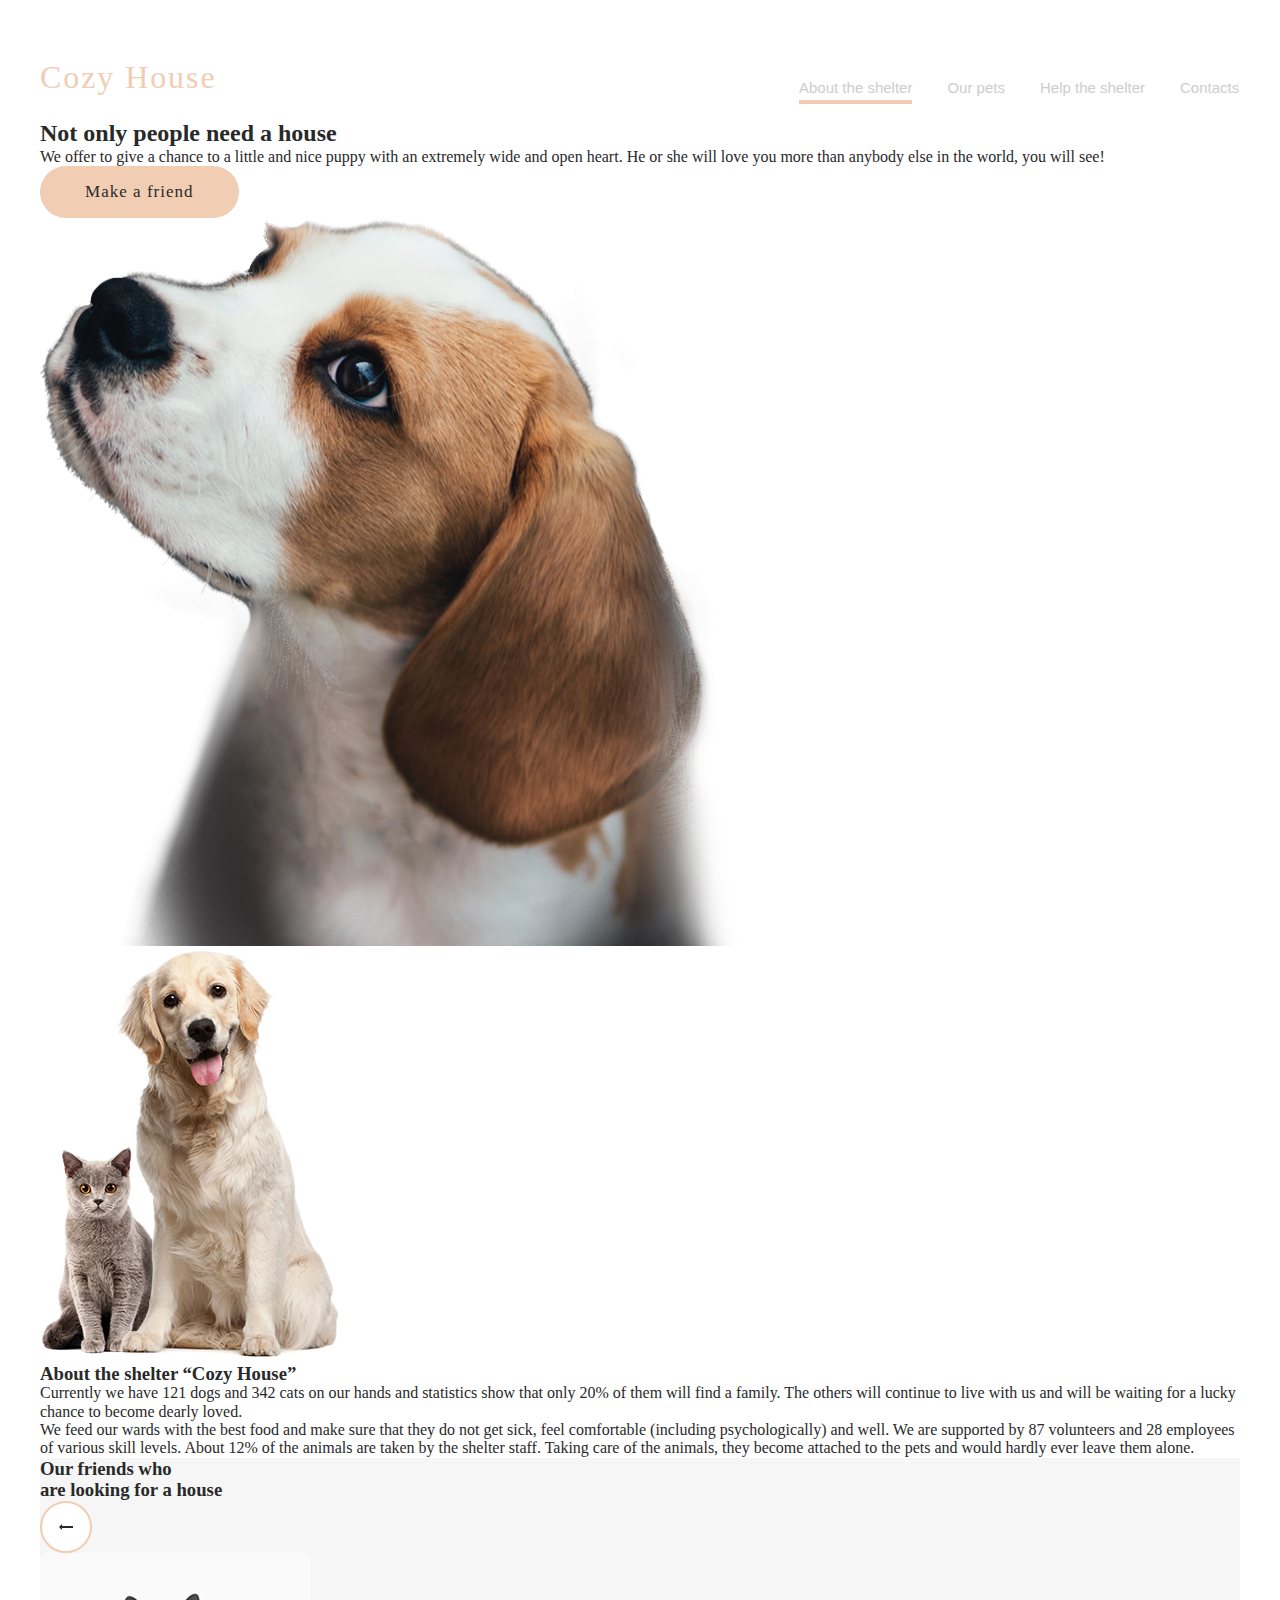
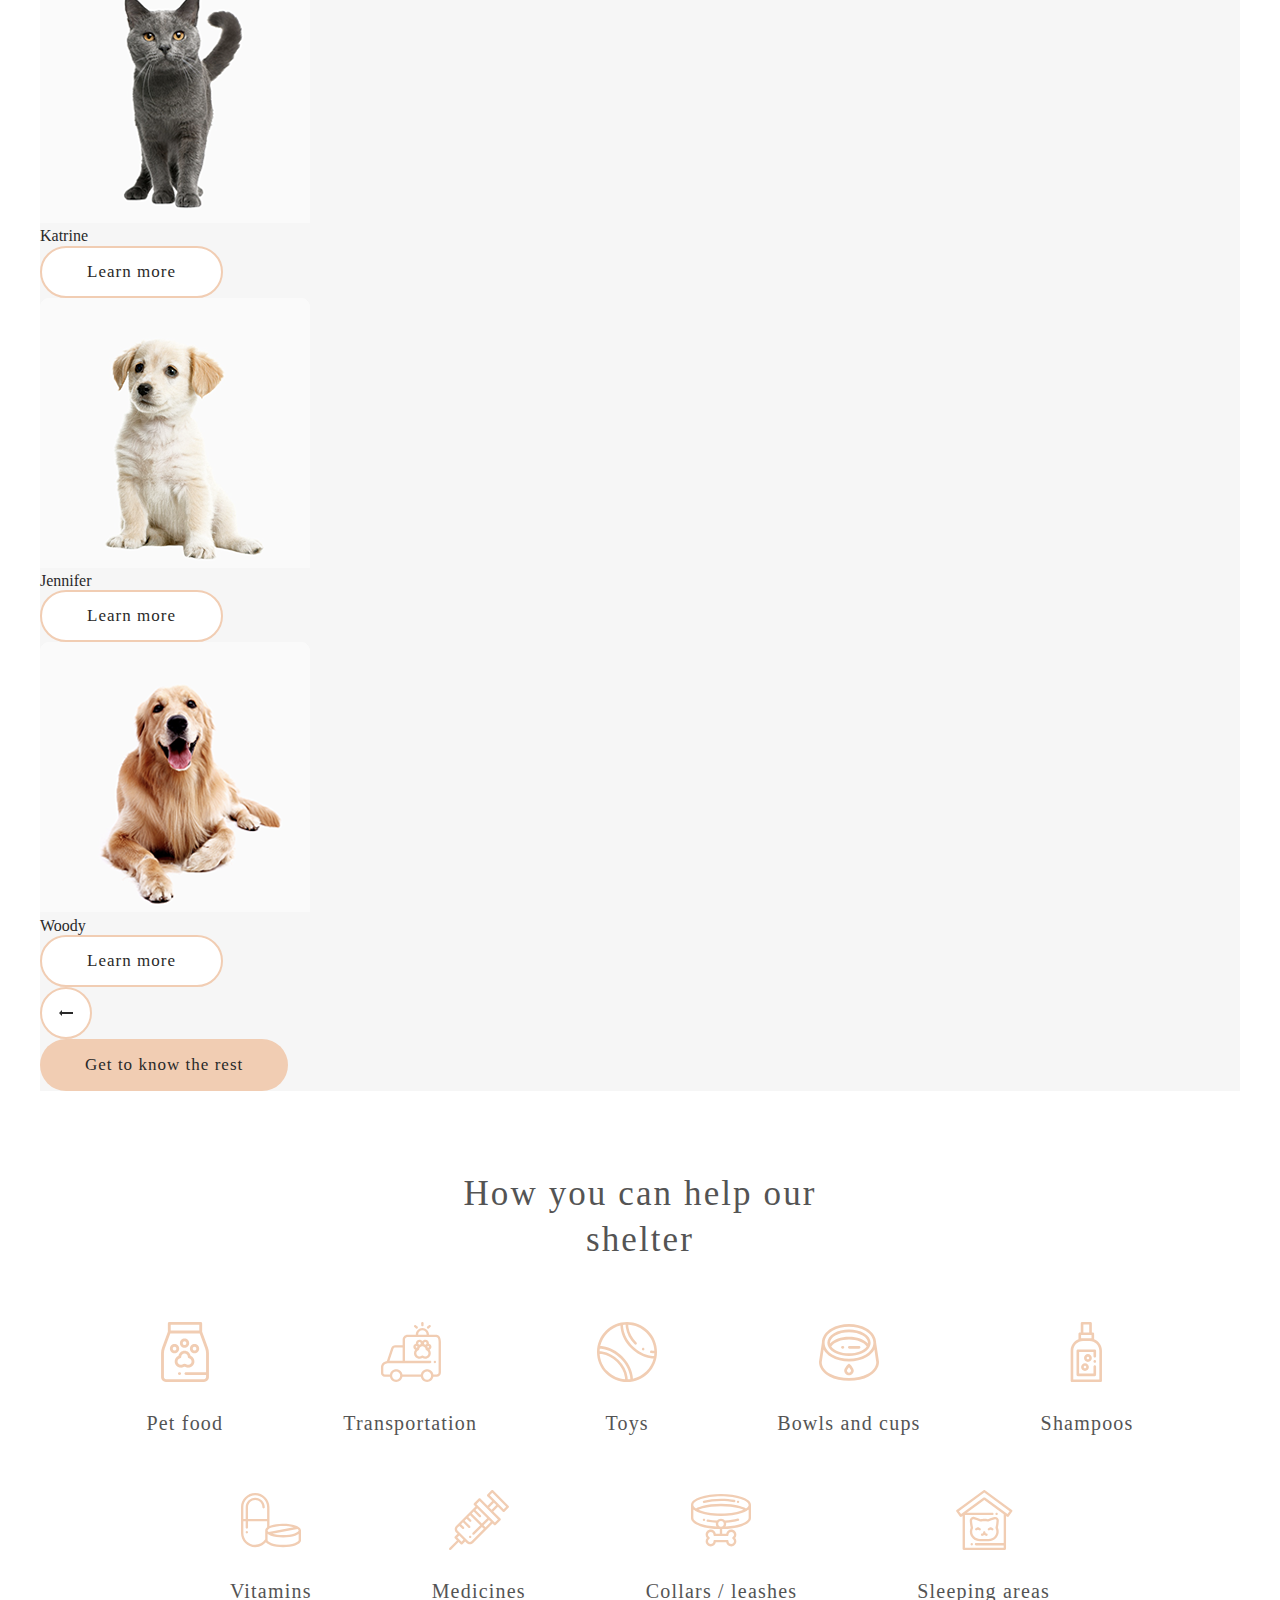
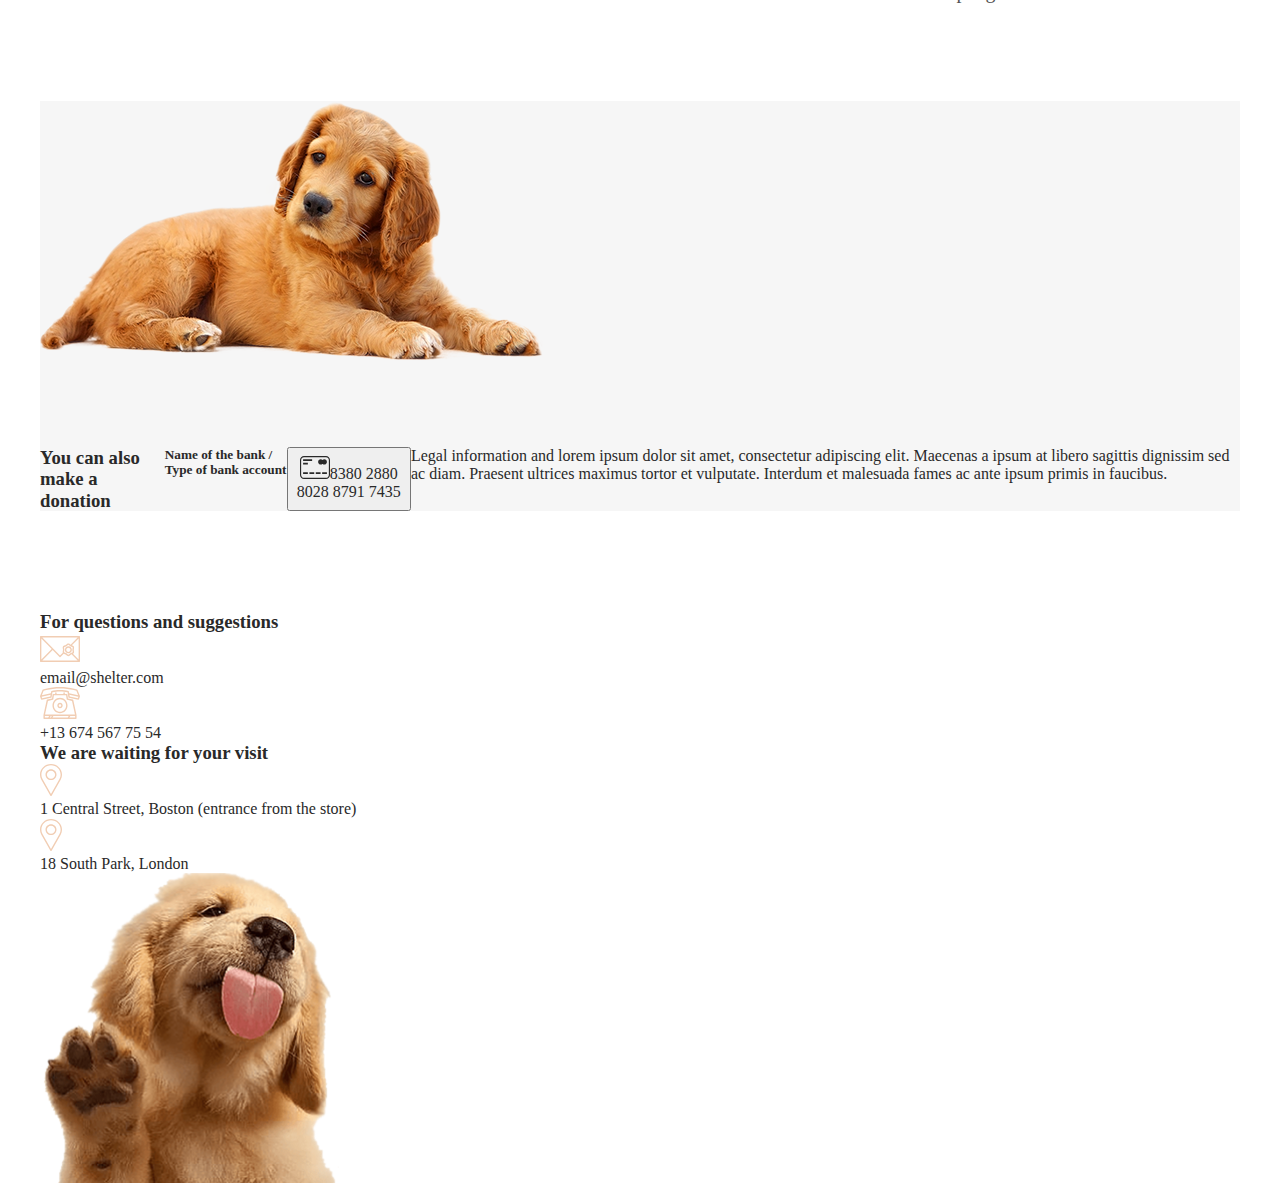
==== shelter/index.html @ 96975cb8 "feat: shelter part 2" ====
<!DOCTYPE html>
<html lang="en">
<head>
    <meta charset="UTF-8">
    <meta name="viewport" content="width=device-width, initial-scale=1.0">
    <title>Shelter</title>
    <link rel="stylesheet" href="css/normalize.css">
    <link rel="stylesheet" href="css/sass/main.css">

</head>
<body>
<div class="main">
    <div class="background-wrapper background-wrapper_transparent">
        <div class="burger-blackout">
            <div class="wrapper">
                <header class="header">
                    <div class="logo">
                        <a href="#">
                            <h1 class="logo__title">Cozy House</h1>
                            <div class="logo__subtitle">Shelter for pets in Boston</div>
                        </a>
                    </div>
                    <span class="burger">
                    <span class="burger__line"></span>
                </span>
                    <ul class="nav-menu">
                        <li class="nav-menu__item nav-menu__item_active"><a class="active" href="#">About the
                            shelter</a>
                        </li>
                        <li class="nav-menu__item"><a href="pets.html">Our pets</a></li>
                        <li class="nav-menu__item"><a href="#help">Help the shelter</a></li>
                        <li class="nav-menu__item"><a href="#contacts">Contacts</a></li>
                    </ul>
                </header>
                <div class="main-content">
                    <div class="main-content__text">
                        <h2>Not only people need a house</h2>
                        <p>We offer to give a chance to a little
                            and nice puppy with an extremely wide and open heart.
                            He or she will love you more than anybody else in
                            the world, you will see!</p>
                        <a href="#pets"><button class="button-primary">Make a friend</button></a>
                    </div>
                    <img class="main-content__img" src="assets/images/start-screen-puppy.png" alt="">
                </div>
            </div>
        </div>
    </div>

    <div class="wrapper">
        <div class="about">
            <img src="assets/images/about-pets.png" alt="" class="about__img">

            <div class="about__text">
                <h3>About the shelter “Cozy House”</h3>
                <p>Currently we have 121 dogs and 342 cats on our hands and statistics show that only 20% of them will
                    find a family. The others will continue to live with us and will be waiting for a lucky chance to
                    become dearly loved.</p>
                <p>We feed our wards with the best food and make sure that they do not get sick, feel comfortable
                    (including psychologically) and well. We are supported by 87 volunteers and 28 employees of various
                    skill levels. About 12% of the animals are taken by the shelter staff. Taking care of the animals,
                    they become attached to the pets and would hardly ever leave them alone.</p>
            </div>
        </div>
    </div>

    <div class="background-wrapper background-wrapper_light" id="pets">
        <div class="wrapper">
            <div class="pets">
                <h3>Our friends who<br>
                    are looking for a house</h3>
                <div class="pets-slider">
                    <button class="button-arrow"><img class="arrow" src="assets/icons/Arrow.svg" alt=""></button>
                    <div class="column-3-container">
                        <div class="pets-slider__card">
                            <img src="assets/images/pets-katrine.png" alt="">
                            <p>Katrine</p>
                            <button class="button-light">Learn more</button>
                        </div>
                        <div class="pets-slider__card">
                            <img src="assets/images/pets-jennifer.png" alt="">
                            <p>Jennifer</p>
                            <button class="button-light">Learn more</button>
                        </div>
                        <div class="pets-slider__card pets-slider__card_hidden">
                            <img src="assets/images/pets-woody.png" alt="">
                            <p>Woody</p>
                            <button class="button-light">Learn more</button>
                        </div>
                    </div>
                    <button class="button-arrow button-arrow_reverse"><img src="assets/icons/Arrow.svg" alt=""></button>
                </div>
                <a href="pets.html">
                    <button class="button-primary button-primary_center">Get to know the rest</button>
                </a>

            </div>
        </div>
    </div>

    <div class="wrapper" id="help">
        <div class="help">
            <h3>How you can help
                our shelter</h3>
            <div class="help__list">
                <div class="help__list-item"><img src="assets/icons/icon-pet-food.svg" alt="">        <h4>Pet
                    food</h4></div>
                <div class="help__list-item"><img src="assets/icons/icon-transportation.svg" alt="">  <h4>
                    Transportation</h4></div>
                <div class="help__list-item"><img src="assets/icons/icon-toys.svg" alt="">            <h4>
                    Toys</h4></div>
                <div class="help__list-item"><img src="assets/icons/icon-bowls-and-cups.svg" alt="">  <h4>Bowls
                    and cups</h4></div>
                <div class="help__list-item"><img src="assets/icons/icon-shampoos.svg" alt="">        <h4>
                    Shampoos</h4></div>
                <div class="help__list-item"><img src="assets/icons/icon-vitamins.svg" alt="">        <h4>
                    Vitamins</h4></div>
                <div class="help__list-item"><img src="assets/icons/icon-medicines.svg" alt="">       <h4>
                    Medicines</h4></div>
                <div class="help__list-item"><img src="assets/icons/icon-collars-leashes.svg" alt=""> <h4>Collars
                    / leashes</h4></div>
                <div class="help__list-item"><img src="assets/icons/icon-sleeping-area.svg" alt="">   <h4>Sleeping
                    areas</h4></div>
            </div>
        </div>
    </div>

    <div class="background-wrapper background-wrapper_light">
        <div class="wrapper">
            <div class="donation">
                <img class="donation__img" src="assets/images/donation-dog.png" alt="">
                <div class="donation__content">
                    <h3 class="donation__content-header">You can also make a donation</h3>
                    <h5>Name of the bank / Type of bank account</h5>
                    <button><img src="assets/icons/credit-card.svg" alt=""><a href="#">8380 2880 8028 8791 7435</a>
                    </button>
                    <p>Legal information and lorem ipsum dolor sit amet, consectetur adipiscing elit. Maecenas a ipsum
                        at
                        libero
                        sagittis dignissim sed ac diam. Praesent ultrices maximus tortor et vulputate. Interdum et
                        malesuada
                        fames ac ante ipsum primis in faucibus.</p>
                </div>
            </div>
        </div>
    </div>

    <footer class="background-wrapper background-wrapper_transparent" id="contacts">
        <div class="wrapper">
            <div class="footer-content">
                <div class="contacts">
                    <h3>For questions and suggestions</h3>
                    <a href="mailto:email@shelter.com">
                        <div class="contacts__mail">
                            <img src="assets/icons/icon-email.svg" alt="">
                            <p>email@shelter.com</p>
                        </div>
                    </a>
                    <a href="tel:+13 674 567 75 54">
                        <div class="contacts__phone">
                            <img src="assets/icons/icon-phone.svg" alt="">
                            <p>+13 674 567 75 54</p>
                        </div>
                    </a>
                </div>
                <div class="locations">
                    <h3>We are waiting for your visit</h3>
                    <a href="https://www.google.ru/maps/place/1+Central+St,+Boston,+MA+02109,+USA/@42.3585519,-71.056915,17z/data=!3m1!4b1!4m5!3m4!1s0x89e370868bc2ce7b:0x82fa7db94f5fea9e!8m2!3d42.3585519!4d-71.0547263?hl=en">
                        <div class="locations__boston">
                            <img src="assets/icons/icon-marker.svg" alt="">
                            <p>1 Central Street, Boston (entrance from the store)</p>
                        </div>
                    </a>
                    <a href="https://www.google.ru/maps/place/18+S+Park+Rd,+London,+UK/@51.4441294,-0.2098376,17z/data=!3m1!4b1!4m5!3m4!1s0x48760f46ff61dba9:0x5696e3b778e1f425!8m2!3d51.4441261!4d-0.2076489?hl=en">
                        <div class="locations__london">
                            <img src="assets/icons/icon-marker.svg" alt="">
                            <p>18 South Park, London</p>
                        </div>
                    </a>
                </div>
                <img class="footer-pet" src="assets/images/footer-puppy.png" alt="">
            </div>
        </div>
    </footer>
</div>
<script src="js/index.js"></script>
</body>
</html>
---- shelter/css/sass/main.css ----
@font-face {
  font-family: "Georgia";
  font-style: normal;
  font-weight: 400;
  src: url("../../../assets/fonts/Georgia.ttf") format("truetype"), url("../../../assets/fonts/Georgia.woff") format("woff"), url("../../../assets/fonts/Georgia.eot") format("embedded-opentype");
}
@font-face {
  font-family: "Arial";
  font-style: normal;
  font-weight: 400;
  src: url("../../../assets/fonts/ArialMT.ttf") format("truetype"), url("../../../assets/fonts/ArialMT.woff") format("woff"), url("../../../assets/fonts/ArialMT.eot") format("embedded-opentype");
}
@font-face {
  font-family: "Arial Italic";
  font-style: normal;
  font-weight: 400;
  src: url("../../../assets/fonts/Arial-ItalicMT.ttf") format("truetype"), url("../../../assets/fonts/Arial-ItalicMT.woff") format("woff"), url("../../../assets/fonts/Arial-ItalicMT.eot") format("embedded-opentype");
}
.button-primary {
  background: #F1CDB3;
  border-style: none;
  border-radius: 100px;
  padding: 15px 45px;
  height: 52px;
  display: flex;
  align-items: center;
  justify-content: center;
  font-family: "Georgia", serif;
  font-weight: 400;
  font-size: 17px;
  line-height: 130%;
  letter-spacing: 0.06em;
  color: #292929;
}
.button-primary:hover {
  cursor: pointer;
  background: #FDDCC4;
}

.button-light {
  border: 2px solid #F1CDB3;
  border-radius: 100px;
  padding: 15px 45px;
  background: #FFFFFF;
  display: flex;
  align-items: center;
  justify-content: center;
  height: 52px;
  font-family: "Georgia", serif;
  font-weight: 400;
  font-size: 17px;
  line-height: 130%;
  letter-spacing: 0.06em;
  color: #292929;
}
.button-light:hover {
  cursor: pointer;
  background: #FDDCC4;
}

.button-arrow {
  width: 52px;
  height: 52px;
  border: 2px solid #F1CDB3;
  border-radius: 100px;
  margin: 0 53px 0 0;
  display: flex;
  align-items: center;
  justify-content: center;
  color: #292929;
  background: #FFFFFF;
}
.button-arrow:hover {
  cursor: pointer;
  background: #FDDCC4;
}

.button-arrow-reverse {
  transform: rotate(180deg);
  width: 52px;
  height: 52px;
  border: 2px solid #F1CDB3;
  border-radius: 100px;
  margin-left: 53px;
  display: flex;
  align-items: center;
  justify-content: center;
  color: #292929;
  background: #FFFFFF;
}
.button-arrow-reverse:hover {
  cursor: pointer;
  background: #FDDCC4;
}

* {
  box-sizing: border-box;
  margin: 0;
  text-decoration: none;
  color: #292929;
}

.main {
  display: flex;
  flex-direction: column;
  align-items: center;
  width: 100%;
}

.wrapper {
  margin: 0 auto;
  width: 1200px;
}

.header {
  margin-top: 60px;
  display: flex;
  align-items: center;
}

.nav-menu {
  padding: 0;
  margin-right: 0;
  margin-left: 538px;
  display: flex;
}
.nav-menu .nav-menu__item_active {
  border-bottom: 4px #F1CDB3 solid;
}
.nav-menu li {
  margin-left: 35px;
  list-style: none;
}
.nav-menu li a {
  text-decoration: none;
  font-family: "Arial", sans-serif;
  font-weight: 400;
  font-size: 15px;
  line-height: 160%;
  letter-spacing: normal;
  color: #CDCDCD;
}

.logo {
  width: 186px;
  height: 60px;
}
.logo h1 {
  margin: 0;
  font-family: "Georgia", serif;
  font-weight: 400;
  font-size: 32px;
  line-height: 110%;
  letter-spacing: 0.06em;
  color: #F1CDB3;
}
.logo .logo__subtitle {
  margin-top: 9px;
  margin-left: 4px;
  font-family: "Arial", sans-serif;
  font-weight: 400;
  font-size: 13px;
  line-height: 15px;
  letter-spacing: 0.1em;
  color: #FFFFFF;
}

.start-screen {
  width: 100%;
  height: auto;
  background-image: url(../../assets/images/noise_lines_transparent@2X.png), radial-gradient(100% 215.42% at 0% 0%, #5B483A 0%, #262425 100%);
}

.start-screen__content {
  margin-top: 60px;
  display: flex;
  justify-content: space-between;
}
.start-screen__content .start-screen__content-text {
  max-width: 39%;
  margin-top: 163px;
}
.start-screen__content .start-screen__content-text h2 {
  margin: 0;
  max-width: 87%;
  font-family: "Georgia", serif;
  font-weight: 400;
  font-size: 44px;
  line-height: 57px;
  letter-spacing: normal;
  color: #FFFFFF;
}
.start-screen__content .start-screen__content-text p {
  margin: 42px 0;
  font-family: "Arial", sans-serif;
  font-weight: 400;
  font-size: 15px;
  line-height: 160%;
  letter-spacing: normal;
  color: #CDCDCD;
}
.about__content {
  margin-top: 80px;
  display: flex;
}
.about__content .about__content-text {
  max-width: 36%;
  margin-top: 14px;
}
.about__content .about__content-text h3 {
  font-family: "Georgia", serif;
  font-weight: 400;
  font-size: 35px;
  line-height: 130%;
  letter-spacing: 0.06em;
  color: #545454;
  width: 370px;
  margin: 0;
}
.about__content .about__content-text p {
  font-family: "Arial", sans-serif;
  font-weight: 400;
  font-size: 15px;
  line-height: 160%;
  letter-spacing: normal;
  color: #4C4C4C;
  margin: 25px 0 0 0;
}
.about__content .about__content-img {
  margin: 0 120px 100px 175px;
}

.pets {
  width: 100%;
  background-color: #F6F6F6;
}
.pets .pets__content {
  margin: 80px 0 100px 0;
  text-align: center;
}
.pets .pets__content h3 {
  margin: 0 auto;
  font-family: "Georgia", serif;
  font-weight: 400;
  font-size: 35px;
  line-height: 130%;
  letter-spacing: 0.06em;
  color: #545454;
  width: 400px;
  text-align: center;
}
.pets .pets__content .button-primary_center {
  margin: 0 auto;
}
.pets .pets__content .pets__slider {
  margin: 60px 0;
  display: flex;
  align-items: center;
}
.pets .pets__content .pets__slider .pets__slider-card {
  margin: 0;
  width: 270px;
  height: 435px;
  background: #FAFAFA;
  font-family: "Georgia", serif;
  font-weight: 400;
  font-size: 20px;
  line-height: 23px;
  letter-spacing: 0.06em;
  color: #545454;
  text-align: center;
}
.pets .pets__content .pets__slider .pets__slider-card:nth-of-type(2) {
  margin-left: 90px;
  margin-right: 90px;
}
.pets .pets__content .pets__slider .pets__slider-card p {
  margin: 24px 0;
}
.pets .pets__content .pets__slider .pets__slider-card button {
  margin: 30px auto;
}
.pets .pets__content .pets__slider .pets__slider-card:hover {
  cursor: pointer;
  background: #FFFFFF;
}
.pets .pets__content .pets__slider .pets__slider-card:hover button {
  background: #FDDCC4;
}

.help {
  margin-top: 80px;
}
.help h3 {
  margin: 0 auto;
  max-width: 31%;
  text-align: center;
  font-family: "Georgia", serif;
  font-weight: 400;
  font-size: 35px;
  line-height: 130%;
  letter-spacing: 0.06em;
  color: #545454;
}
.help .help__list {
  margin: 60px 85px 43px 85px;
  display: flex;
  flex-wrap: wrap;
  justify-content: center;
}
.help .help__list .help__list-item {
  margin: 0 0 55px 120px;
  display: flex;
  align-items: center;
  justify-content: center;
  flex-direction: column;
}
.help .help__list .help__list-item h4 {
  margin-top: 30px;
  font-family: "Georgia", serif;
  font-weight: 400;
  font-size: 20px;
  line-height: 23px;
  letter-spacing: 0.06em;
  color: #545454;
}
.help .help__list .help__list-item:first-of-type {
  margin-left: 0;
}
.help .help__list .help__list-item:nth-of-type(6) {
  margin-left: 84px;
}
.help .help__list .help__list-item:last-of-type {
  margin-left: 120px;
  margin-right: 84px;
}

.donation {
  width: 100%;
  background: #F6F6F6;
}
.donation .donation__content {
  margin: 80px auto 100px;
  display: flex;
  justify-content: center;
}
.donation .donation__content .donation__img {
  margin: 11px 30px 0 0;
  height: max-content;
}
.donation .donation__content .donation__content-text {
  max-width: 32%;
}
.donation .donation__content .donation__content-text .donation__content-text-header {
  margin: 0;
  max-width: 83%;
  font-family: "Georgia", serif;
  font-weight: 400;
  font-size: 35px;
  line-height: 130%;
  letter-spacing: 0.06em;
  color: #545454;
}
.donation .donation__content .donation__content-text h5 {
  font-family: "Georgia", serif;
  font-weight: 400;
  font-size: 15px;
  line-height: 110%;
  letter-spacing: 0.06em;
  color: #545454;
  margin-top: 20px;
  margin-bottom: 20px;
}
.donation .donation__content .donation__content-text p {
  margin-top: 20px;
  font-family: "Arial Italic", sans-serif;
  font-weight: 400;
  font-size: 12px;
  line-height: 18px;
  color: #B2B2B2;
}
.donation .donation__content .donation__content-text button {
  background: #F1CDB3;
  border-style: none;
  border-radius: 9px;
  width: 349px;
  height: 43px;
  display: flex;
  align-items: center;
  justify-content: center;
  font-family: "Georgia", serif;
  font-weight: 400;
  font-size: 20px;
  line-height: 115%;
  letter-spacing: 0.06em;
  color: #545454;
}
.donation .donation__content .donation__content-text button img {
  margin-right: 15px;
}
.donation .donation__content .donation__content-text button:hover {
  cursor: pointer;
  background: #FDDCC4;
}

.footer {
  width: 100%;
  background-image: url(../../assets/images/noise_lines_transparent@2X.png), radial-gradient(100% 215.42% at 0% 0%, #5B483A 0%, #262425 100%);
}
.footer .footer-content {
  margin-top: 40px;
  display: flex;
  justify-content: space-between;
}
.footer .footer-content h3 {
  font-family: "Georgia", serif;
  font-weight: 400;
  font-size: 35px;
  line-height: 130%;
  letter-spacing: 0.06em;
  color: #FFFFFF;
}
.footer .footer-content a {
  font-family: "Georgia", serif;
  font-weight: 400;
  font-size: 20px;
  line-height: 115%;
  letter-spacing: 0.06em;
  color: #F1CDB3;
}
.footer .footer-content .contacts {
  max-width: 24%;
  margin-top: 16px;
}
.footer .footer-content .contacts .contacts__mail {
  margin: 40px 0;
  display: flex;
  align-items: center;
  justify-content: center;
  justify-content: start;
}
.footer .footer-content .contacts .contacts__mail img {
  margin-right: 20px;
}
.footer .footer-content .contacts .contacts__phone {
  display: flex;
  align-items: center;
  justify-content: center;
  justify-content: start;
}
.footer .footer-content .contacts .contacts__phone img {
  margin-right: 20px;
}
.footer .footer-content .locations {
  max-width: 26%;
  margin-top: 16px;
}
.footer .footer-content .locations .locations__boston {
  margin: 34px 0 32px;
  display: flex;
  align-items: center;
  justify-content: center;
  justify-content: start;
}
.footer .footer-content .locations .locations__boston img {
  margin-right: 20px;
}
.footer .footer-content .locations .locations__london {
  display: flex;
  align-items: center;
  justify-content: center;
  justify-content: start;
}
.footer .footer-content .locations .locations__london img {
  margin-right: 20px;
}

/*# sourceMappingURL=main.css.map */
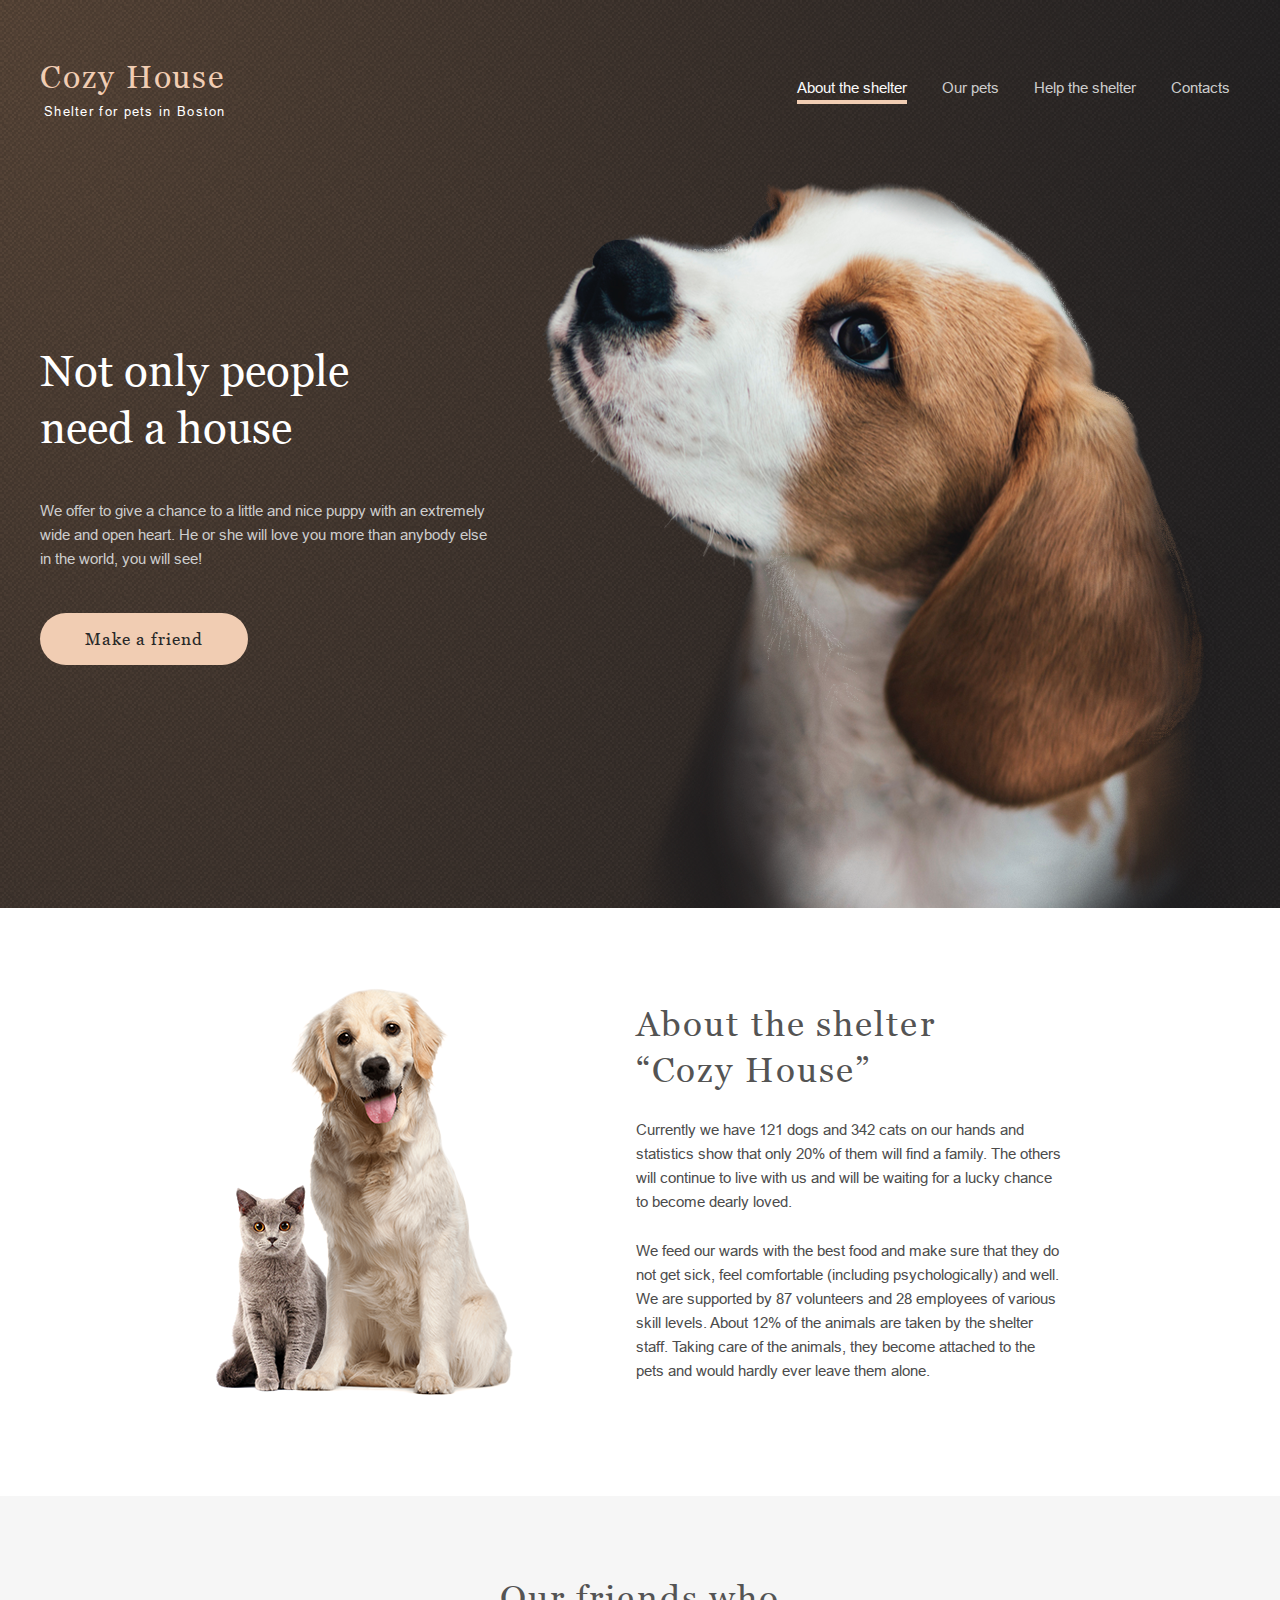
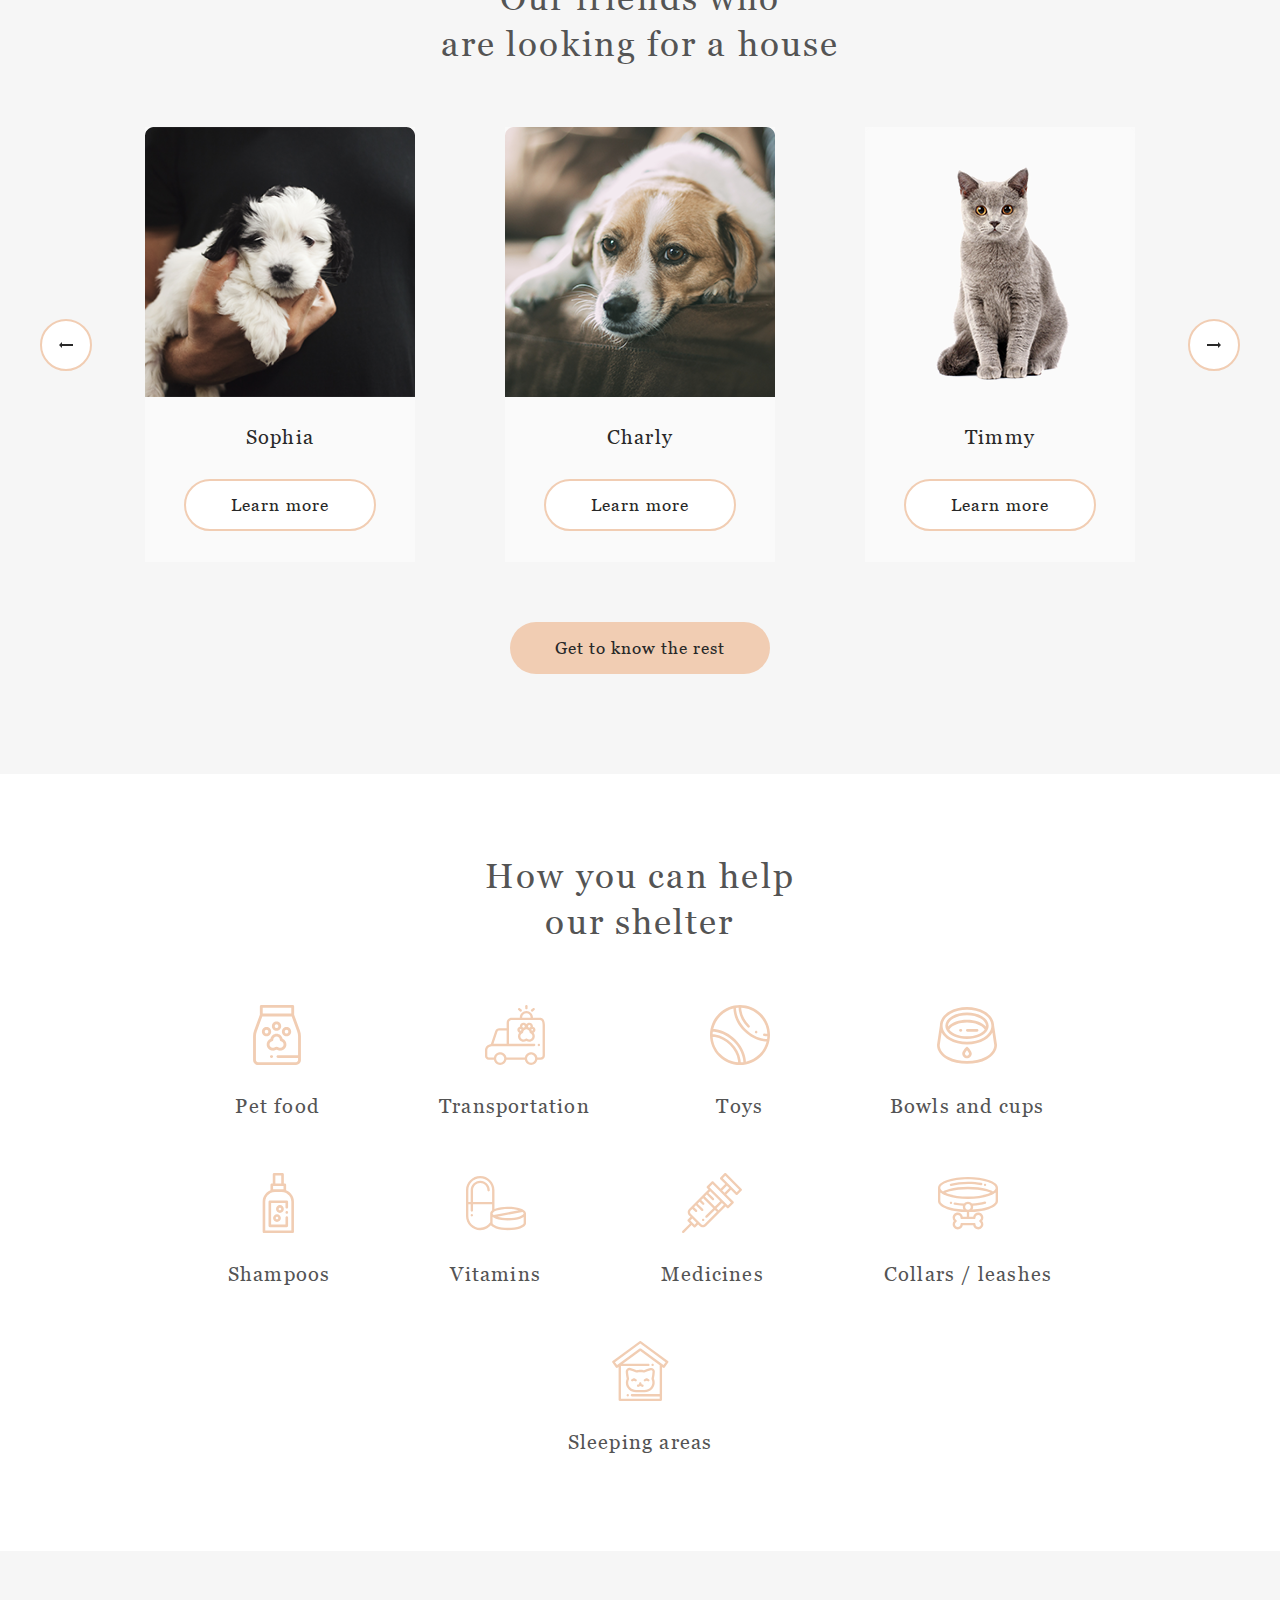
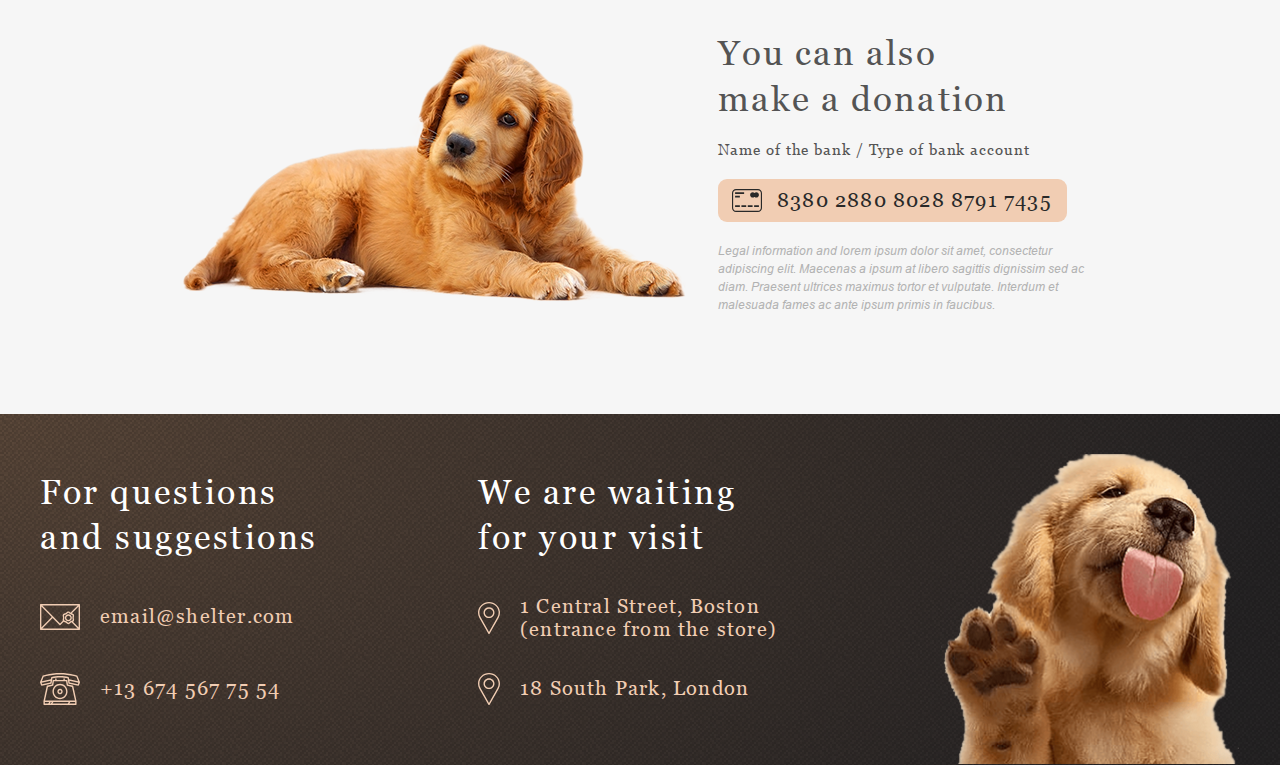
==== commit 3b11b64c: "feat: add slider and popap to main page" ====
--- a/shelter/index.html
+++ b/shelter/index.html
@@ -1,5 +1,6 @@
 <!DOCTYPE html>
 <html lang="en">
+
 <head>
     <meta charset="UTF-8">
     <meta name="viewport" content="width=device-width, initial-scale=1.0">
@@ -8,181 +9,195 @@
     <link rel="stylesheet" href="css/sass/main.css">
 
 </head>
+
 <body>
-<div class="main">
-    <div class="background-wrapper background-wrapper_transparent">
-        <div class="burger-blackout">
+    <div class="main">
+        <div class="background-wrapper background-wrapper_transparent">
+            <div class="burger-blackout">
+                <div class="wrapper">
+                    <header class="header">
+                        <div class="logo">
+                            <a href="#">
+                                <h1 class="logo__title">Cozy House</h1>
+                                <div class="logo__subtitle">Shelter for pets in Boston</div>
+                            </a>
+                        </div>
+                        <span class="burger">
+                            <span class="burger__line"></span>
+                        </span>
+                        <ul class="nav-menu">
+                            <li class="nav-menu__item nav-menu__item_active"><a class="active" href="#">About the
+                                    shelter</a>
+                            </li>
+                            <li class="nav-menu__item"><a href="pets.html">Our pets</a></li>
+                            <li class="nav-menu__item"><a href="#help">Help the shelter</a></li>
+                            <li class="nav-menu__item"><a href="#contacts">Contacts</a></li>
+                        </ul>
+                    </header>
+                    <div class="main-content">
+                        <div class="main-content__text">
+                            <h2>Not only people need a house</h2>
+                            <p>We offer to give a chance to a little
+                                and nice puppy with an extremely wide and open heart.
+                                He or she will love you more than anybody else in
+                                the world, you will see!</p>
+                            <a href="#pets"><button class="button-primary">Make a friend</button></a>
+                        </div>
+                        <img class="main-content__img" src="assets/images/start-screen-puppy.png" alt="">
+                    </div>
+                </div>
+            </div>
+        </div>
+
+        <div class="wrapper">
+            <div class="about">
+                <img src="assets/images/about-pets.png" alt="" class="about__img">
+
+                <div class="about__text">
+                    <h3>About the shelter “Cozy House”</h3>
+                    <p>Currently we have 121 dogs and 342 cats on our hands and statistics show that only 20% of them
+                        will
+                        find a family. The others will continue to live with us and will be waiting for a lucky chance
+                        to
+                        become dearly loved.</p>
+                    <p>We feed our wards with the best food and make sure that they do not get sick, feel comfortable
+                        (including psychologically) and well. We are supported by 87 volunteers and 28 employees of
+                        various
+                        skill levels. About 12% of the animals are taken by the shelter staff. Taking care of the
+                        animals,
+                        they become attached to the pets and would hardly ever leave them alone.</p>
+                </div>
+            </div>
+        </div>
+
+        <div class="background-wrapper background-wrapper_light" id="pets">
             <div class="wrapper">
-                <header class="header">
-                    <div class="logo">
-                        <a href="#">
-                            <h1 class="logo__title">Cozy House</h1>
-                            <div class="logo__subtitle">Shelter for pets in Boston</div>
-                        </a>
-                    </div>
-                    <span class="burger">
-                    <span class="burger__line"></span>
-                </span>
-                    <ul class="nav-menu">
-                        <li class="nav-menu__item nav-menu__item_active"><a class="active" href="#">About the
-                            shelter</a>
-                        </li>
-                        <li class="nav-menu__item"><a href="pets.html">Our pets</a></li>
-                        <li class="nav-menu__item"><a href="#help">Help the shelter</a></li>
-                        <li class="nav-menu__item"><a href="#contacts">Contacts</a></li>
-                    </ul>
-                </header>
-                <div class="main-content">
-                    <div class="main-content__text">
-                        <h2>Not only people need a house</h2>
-                        <p>We offer to give a chance to a little
-                            and nice puppy with an extremely wide and open heart.
-                            He or she will love you more than anybody else in
-                            the world, you will see!</p>
-                        <a href="#pets"><button class="button-primary">Make a friend</button></a>
-                    </div>
-                    <img class="main-content__img" src="assets/images/start-screen-puppy.png" alt="">
-                </div>
-            </div>
-        </div>
+                <div class="pets">
+                    <h3>Our friends who<br>
+                        are looking for a house</h3>
+                    <div class="pets-slider">
+                        <button class="button-left"><img class="arrow" src="assets/icons/Arrow.svg" alt=""></button>
+                        <div class="slider-container">
+                            <div class="slider-wrapper"></div>
+                        </div>
+                        <button class="button-right"><img src="assets/icons/Arrow.svg" alt=""></button>
+                    </div>
+                    <a href="pets.html">
+                       <button class="button-primary button-primary_center">Get to know the rest</button>
+                    </a>
+                </div>
+            </div>
+        </div>
+
+        <div class="wrapper" id="help">
+            <div class="help">
+                <h3>How you can help
+                    our shelter</h3>
+                <div class="help__list">
+                    <div class="help__list-item"><img src="assets/icons/icon-pet-food.svg" alt="">
+                        <h4>Pet
+                            food</h4>
+                    </div>
+                    <div class="help__list-item"><img src="assets/icons/icon-transportation.svg" alt="">
+                        <h4>
+                            Transportation</h4>
+                    </div>
+                    <div class="help__list-item"><img src="assets/icons/icon-toys.svg" alt="">
+                        <h4>
+                            Toys</h4>
+                    </div>
+                    <div class="help__list-item"><img src="assets/icons/icon-bowls-and-cups.svg" alt="">
+                        <h4>Bowls
+                            and cups</h4>
+                    </div>
+                    <div class="help__list-item"><img src="assets/icons/icon-shampoos.svg" alt="">
+                        <h4>
+                            Shampoos</h4>
+                    </div>
+                    <div class="help__list-item"><img src="assets/icons/icon-vitamins.svg" alt="">
+                        <h4>
+                            Vitamins</h4>
+                    </div>
+                    <div class="help__list-item"><img src="assets/icons/icon-medicines.svg" alt="">
+                        <h4>
+                            Medicines</h4>
+                    </div>
+                    <div class="help__list-item"><img src="assets/icons/icon-collars-leashes.svg" alt="">
+                        <h4>Collars
+                            / leashes</h4>
+                    </div>
+                    <div class="help__list-item"><img src="assets/icons/icon-sleeping-area.svg" alt="">
+                        <h4>Sleeping
+                            areas</h4>
+                    </div>
+                </div>
+            </div>
+        </div>
+
+        <div class="background-wrapper background-wrapper_light">
+            <div class="wrapper">
+                <div class="donation">
+                    <img class="donation__img" src="assets/images/donation-dog.png" alt="">
+                    <div class="donation__content">
+                        <h3 class="donation__content-header">You can also make a donation</h3>
+                        <h5>Name of the bank / Type of bank account</h5>
+                        <button><img src="assets/icons/credit-card.svg" alt=""><a href="#">8380 2880 8028 8791 7435</a>
+                        </button>
+                        <p>Legal information and lorem ipsum dolor sit amet, consectetur adipiscing elit. Maecenas a
+                            ipsum
+                            at
+                            libero
+                            sagittis dignissim sed ac diam. Praesent ultrices maximus tortor et vulputate. Interdum et
+                            malesuada
+                            fames ac ante ipsum primis in faucibus.</p>
+                    </div>
+                </div>
+            </div>
+        </div>
+
+        <footer class="background-wrapper background-wrapper_transparent" id="contacts">
+            <div class="wrapper">
+                <div class="footer-content">
+                    <div class="contacts">
+                        <h3>For questions and suggestions</h3>
+                        <a href="mailto:email@shelter.com">
+                            <div class="contacts__mail">
+                                <img src="assets/icons/icon-email.svg" alt="">
+                                <p>email@shelter.com</p>
+                            </div>
+                        </a>
+                        <a href="tel:+13 674 567 75 54">
+                            <div class="contacts__phone">
+                                <img src="assets/icons/icon-phone.svg" alt="">
+                                <p>+13 674 567 75 54</p>
+                            </div>
+                        </a>
+                    </div>
+                    <div class="locations">
+                        <h3>We are waiting for your visit</h3>
+                        <a
+                            href="https://www.google.ru/maps/place/1+Central+St,+Boston,+MA+02109,+USA/@42.3585519,-71.056915,17z/data=!3m1!4b1!4m5!3m4!1s0x89e370868bc2ce7b:0x82fa7db94f5fea9e!8m2!3d42.3585519!4d-71.0547263?hl=en">
+                            <div class="locations__boston">
+                                <img src="assets/icons/icon-marker.svg" alt="">
+                                <p>1 Central Street, Boston (entrance from the store)</p>
+                            </div>
+                        </a>
+                        <a
+                            href="https://www.google.ru/maps/place/18+S+Park+Rd,+London,+UK/@51.4441294,-0.2098376,17z/data=!3m1!4b1!4m5!3m4!1s0x48760f46ff61dba9:0x5696e3b778e1f425!8m2!3d51.4441261!4d-0.2076489?hl=en">
+                            <div class="locations__london">
+                                <img src="assets/icons/icon-marker.svg" alt="">
+                                <p>18 South Park, London</p>
+                            </div>
+                        </a>
+                    </div>
+                    <img class="footer-pet" src="assets/images/footer-puppy.png" alt="">
+                </div>
+            </div>
+        </footer>
     </div>
-
-    <div class="wrapper">
-        <div class="about">
-            <img src="assets/images/about-pets.png" alt="" class="about__img">
-
-            <div class="about__text">
-                <h3>About the shelter “Cozy House”</h3>
-                <p>Currently we have 121 dogs and 342 cats on our hands and statistics show that only 20% of them will
-                    find a family. The others will continue to live with us and will be waiting for a lucky chance to
-                    become dearly loved.</p>
-                <p>We feed our wards with the best food and make sure that they do not get sick, feel comfortable
-                    (including psychologically) and well. We are supported by 87 volunteers and 28 employees of various
-                    skill levels. About 12% of the animals are taken by the shelter staff. Taking care of the animals,
-                    they become attached to the pets and would hardly ever leave them alone.</p>
-            </div>
-        </div>
-    </div>
-
-    <div class="background-wrapper background-wrapper_light" id="pets">
-        <div class="wrapper">
-            <div class="pets">
-                <h3>Our friends who<br>
-                    are looking for a house</h3>
-                <div class="pets-slider">
-                    <button class="button-arrow"><img class="arrow" src="assets/icons/Arrow.svg" alt=""></button>
-                    <div class="column-3-container">
-                        <div class="pets-slider__card">
-                            <img src="assets/images/pets-katrine.png" alt="">
-                            <p>Katrine</p>
-                            <button class="button-light">Learn more</button>
-                        </div>
-                        <div class="pets-slider__card">
-                            <img src="assets/images/pets-jennifer.png" alt="">
-                            <p>Jennifer</p>
-                            <button class="button-light">Learn more</button>
-                        </div>
-                        <div class="pets-slider__card pets-slider__card_hidden">
-                            <img src="assets/images/pets-woody.png" alt="">
-                            <p>Woody</p>
-                            <button class="button-light">Learn more</button>
-                        </div>
-                    </div>
-                    <button class="button-arrow button-arrow_reverse"><img src="assets/icons/Arrow.svg" alt=""></button>
-                </div>
-                <a href="pets.html">
-                    <button class="button-primary button-primary_center">Get to know the rest</button>
-                </a>
-
-            </div>
-        </div>
-    </div>
-
-    <div class="wrapper" id="help">
-        <div class="help">
-            <h3>How you can help
-                our shelter</h3>
-            <div class="help__list">
-                <div class="help__list-item"><img src="assets/icons/icon-pet-food.svg" alt="">        <h4>Pet
-                    food</h4></div>
-                <div class="help__list-item"><img src="assets/icons/icon-transportation.svg" alt="">  <h4>
-                    Transportation</h4></div>
-                <div class="help__list-item"><img src="assets/icons/icon-toys.svg" alt="">            <h4>
-                    Toys</h4></div>
-                <div class="help__list-item"><img src="assets/icons/icon-bowls-and-cups.svg" alt="">  <h4>Bowls
-                    and cups</h4></div>
-                <div class="help__list-item"><img src="assets/icons/icon-shampoos.svg" alt="">        <h4>
-                    Shampoos</h4></div>
-                <div class="help__list-item"><img src="assets/icons/icon-vitamins.svg" alt="">        <h4>
-                    Vitamins</h4></div>
-                <div class="help__list-item"><img src="assets/icons/icon-medicines.svg" alt="">       <h4>
-                    Medicines</h4></div>
-                <div class="help__list-item"><img src="assets/icons/icon-collars-leashes.svg" alt=""> <h4>Collars
-                    / leashes</h4></div>
-                <div class="help__list-item"><img src="assets/icons/icon-sleeping-area.svg" alt="">   <h4>Sleeping
-                    areas</h4></div>
-            </div>
-        </div>
-    </div>
-
-    <div class="background-wrapper background-wrapper_light">
-        <div class="wrapper">
-            <div class="donation">
-                <img class="donation__img" src="assets/images/donation-dog.png" alt="">
-                <div class="donation__content">
-                    <h3 class="donation__content-header">You can also make a donation</h3>
-                    <h5>Name of the bank / Type of bank account</h5>
-                    <button><img src="assets/icons/credit-card.svg" alt=""><a href="#">8380 2880 8028 8791 7435</a>
-                    </button>
-                    <p>Legal information and lorem ipsum dolor sit amet, consectetur adipiscing elit. Maecenas a ipsum
-                        at
-                        libero
-                        sagittis dignissim sed ac diam. Praesent ultrices maximus tortor et vulputate. Interdum et
-                        malesuada
-                        fames ac ante ipsum primis in faucibus.</p>
-                </div>
-            </div>
-        </div>
-    </div>
-
-    <footer class="background-wrapper background-wrapper_transparent" id="contacts">
-        <div class="wrapper">
-            <div class="footer-content">
-                <div class="contacts">
-                    <h3>For questions and suggestions</h3>
-                    <a href="mailto:email@shelter.com">
-                        <div class="contacts__mail">
-                            <img src="assets/icons/icon-email.svg" alt="">
-                            <p>email@shelter.com</p>
-                        </div>
-                    </a>
-                    <a href="tel:+13 674 567 75 54">
-                        <div class="contacts__phone">
-                            <img src="assets/icons/icon-phone.svg" alt="">
-                            <p>+13 674 567 75 54</p>
-                        </div>
-                    </a>
-                </div>
-                <div class="locations">
-                    <h3>We are waiting for your visit</h3>
-                    <a href="https://www.google.ru/maps/place/1+Central+St,+Boston,+MA+02109,+USA/@42.3585519,-71.056915,17z/data=!3m1!4b1!4m5!3m4!1s0x89e370868bc2ce7b:0x82fa7db94f5fea9e!8m2!3d42.3585519!4d-71.0547263?hl=en">
-                        <div class="locations__boston">
-                            <img src="assets/icons/icon-marker.svg" alt="">
-                            <p>1 Central Street, Boston (entrance from the store)</p>
-                        </div>
-                    </a>
-                    <a href="https://www.google.ru/maps/place/18+S+Park+Rd,+London,+UK/@51.4441294,-0.2098376,17z/data=!3m1!4b1!4m5!3m4!1s0x48760f46ff61dba9:0x5696e3b778e1f425!8m2!3d51.4441261!4d-0.2076489?hl=en">
-                        <div class="locations__london">
-                            <img src="assets/icons/icon-marker.svg" alt="">
-                            <p>18 South Park, London</p>
-                        </div>
-                    </a>
-                </div>
-                <img class="footer-pet" src="assets/images/footer-puppy.png" alt="">
-            </div>
-        </div>
-    </footer>
-</div>
-<script src="js/index.js"></script>
+    <script src="js/index.js"></script>
+
+
 </body>
-</html>+
+</html>
--- a/shelter/css/sass/main.css
+++ b/shelter/css/sass/main.css
@@ -1,30 +1,63 @@
+@charset "UTF-8";
 @font-face {
   font-family: "Georgia";
   font-style: normal;
   font-weight: 400;
-  src: url("../../../assets/fonts/Georgia.ttf") format("truetype"), url("../../../assets/fonts/Georgia.woff") format("woff"), url("../../../assets/fonts/Georgia.eot") format("embedded-opentype");
-}
+  src: url("../../assets/fonts/Georgia.ttf") format("truetype"), url("../../assets/fonts/Georgia.woff") format("woff"), url("../../assets/fonts/Georgia.eot") format("embedded-opentype");
+}
+
 @font-face {
   font-family: "Arial";
   font-style: normal;
   font-weight: 400;
-  src: url("../../../assets/fonts/ArialMT.ttf") format("truetype"), url("../../../assets/fonts/ArialMT.woff") format("woff"), url("../../../assets/fonts/ArialMT.eot") format("embedded-opentype");
-}
+  src: url("../../assets/fonts/ArialMT.ttf") format("truetype"), url("../../assets/fonts/ArialMT.woff") format("woff"), url("../../assets/fonts/ArialMT.eot") format("embedded-opentype");
+}
+
 @font-face {
   font-family: "Arial Italic";
   font-style: normal;
   font-weight: 400;
-  src: url("../../../assets/fonts/Arial-ItalicMT.ttf") format("truetype"), url("../../../assets/fonts/Arial-ItalicMT.woff") format("woff"), url("../../../assets/fonts/Arial-ItalicMT.eot") format("embedded-opentype");
-}
+  src: url("../../assets/fonts/Arial-ItalicMT.ttf") format("truetype"), url("../../assets/fonts/Arial-ItalicMT.woff") format("woff"), url("../../assets/fonts/Arial-ItalicMT.eot") format("embedded-opentype");
+}
+
+.button-left, .button-right {
+  width: 52px;
+  height: 52px;
+  border: 2px solid #F1CDB3;
+  border-radius: 100px;
+  display: -webkit-box;
+  display: -ms-flexbox;
+  display: flex;
+  -webkit-box-align: center;
+      -ms-flex-align: center;
+          align-items: center;
+  -webkit-box-pack: center;
+      -ms-flex-pack: center;
+          justify-content: center;
+  color: #292929;
+  background: #FFFFFF;
+}
+
+.button-left:hover, .button-right:hover {
+  cursor: pointer;
+  background: #FDDCC4;
+}
+
 .button-primary {
   background: #F1CDB3;
   border-style: none;
   border-radius: 100px;
   padding: 15px 45px;
   height: 52px;
-  display: flex;
-  align-items: center;
-  justify-content: center;
+  display: -webkit-box;
+  display: -ms-flexbox;
+  display: flex;
+  -webkit-box-align: center;
+      -ms-flex-align: center;
+          align-items: center;
+  -webkit-box-pack: center;
+      -ms-flex-pack: center;
+          justify-content: center;
   font-family: "Georgia", serif;
   font-weight: 400;
   font-size: 17px;
@@ -32,6 +65,7 @@
   letter-spacing: 0.06em;
   color: #292929;
 }
+
 .button-primary:hover {
   cursor: pointer;
   background: #FDDCC4;
@@ -42,9 +76,15 @@
   border-radius: 100px;
   padding: 15px 45px;
   background: #FFFFFF;
-  display: flex;
-  align-items: center;
-  justify-content: center;
+  display: -webkit-box;
+  display: -ms-flexbox;
+  display: flex;
+  -webkit-box-align: center;
+      -ms-flex-align: center;
+          align-items: center;
+  -webkit-box-pack: center;
+      -ms-flex-pack: center;
+          justify-content: center;
   height: 52px;
   font-family: "Georgia", serif;
   font-weight: 400;
@@ -53,58 +93,104 @@
   letter-spacing: 0.06em;
   color: #292929;
 }
+
 .button-light:hover {
   cursor: pointer;
   background: #FDDCC4;
 }
 
-.button-arrow {
-  width: 52px;
-  height: 52px;
-  border: 2px solid #F1CDB3;
-  border-radius: 100px;
-  margin: 0 53px 0 0;
-  display: flex;
-  align-items: center;
-  justify-content: center;
+.button-right {
+  -webkit-transform: rotate(180deg);
+          transform: rotate(180deg);
+}
+
+.logo {
+  width: 186px;
+  height: 60px;
+  z-index: 4;
+}
+
+.logo__title {
+  margin: 0;
+  font-family: "Georgia", serif;
+  font-weight: 400;
+  font-size: 32px;
+  line-height: 35.2px;
+  letter-spacing: 0.06em;
+  color: #F1CDB3;
+}
+
+.logo__subtitle {
+  margin-top: 9px;
+  margin-left: 4px;
+  font-family: "Arial", sans-serif;
+  font-weight: 400;
+  font-size: 13px;
+  line-height: 15px;
+  letter-spacing: 0.1em;
+  color: #FFFFFF;
+}
+
+.logo_dark .logo__title {
+  color: #545454;
+}
+
+.logo_dark .logo__subtitle {
   color: #292929;
-  background: #FFFFFF;
-}
-.button-arrow:hover {
-  cursor: pointer;
-  background: #FDDCC4;
-}
-
-.button-arrow-reverse {
-  transform: rotate(180deg);
-  width: 52px;
-  height: 52px;
-  border: 2px solid #F1CDB3;
-  border-radius: 100px;
-  margin-left: 53px;
-  display: flex;
-  align-items: center;
-  justify-content: center;
-  color: #292929;
-  background: #FFFFFF;
-}
-.button-arrow-reverse:hover {
-  cursor: pointer;
-  background: #FDDCC4;
 }
 
 * {
-  box-sizing: border-box;
+  -webkit-box-sizing: border-box;
+          box-sizing: border-box;
   margin: 0;
   text-decoration: none;
   color: #292929;
+  padding: 0;
 }
 
 .main {
-  display: flex;
-  flex-direction: column;
-  align-items: center;
+  display: -webkit-box;
+  display: -ms-flexbox;
+  display: flex;
+  -webkit-box-orient: vertical;
+  -webkit-box-direction: normal;
+      -ms-flex-direction: column;
+          flex-direction: column;
+  -webkit-box-align: start;
+      -ms-flex-align: start;
+          align-items: start;
+}
+
+h3 {
+  font-family: "Georgia", serif;
+  font-weight: 400;
+  font-size: 35px;
+  line-height: 130%;
+  letter-spacing: 0.06em;
+  color: #545454;
+}
+
+@media (max-width: 767px) {
+  h3 {
+    font-family: "Georgia", serif;
+    font-weight: 400;
+    font-size: 25px;
+    line-height: 32.5px;
+    letter-spacing: 0.06em;
+    color: #545454;
+  }
+}
+
+.background-wrapper {
   width: 100%;
+}
+
+.background-wrapper_transparent {
+  background-image: url(../../assets/images/noise_lines_transparent@2X.png), radial-gradient(100% 215.42% at 0% 0%, #5B483A 0%, #262425 100%);
+}
+
+.background-wrapper_light {
+  background-color: #F6F6F6;
 }
 
 .wrapper {
@@ -112,27 +198,68 @@
   width: 1200px;
 }
 
+@media (max-width: 1279px) {
+  .wrapper {
+    width: 100%;
+    padding: 0 30px;
+  }
+}
+
+@media (max-width: 767px) {
+  .wrapper {
+    padding: 0 10px;
+  }
+}
+
 .header {
-  margin-top: 60px;
-  display: flex;
-  align-items: center;
+  padding-top: 60px;
+  display: -webkit-box;
+  display: -ms-flexbox;
+  display: flex;
+  -webkit-box-align: center;
+      -ms-flex-align: center;
+          align-items: center;
+  -webkit-box-pack: justify;
+      -ms-flex-pack: justify;
+          justify-content: space-between;
+}
+
+@media (max-width: 1279px) {
+  .header {
+    padding-top: 30px;
+  }
+}
+
+@media (max-width: 767px) {
+  .header {
+    -webkit-box-pack: start;
+        -ms-flex-pack: start;
+            justify-content: start;
+    -webkit-column-gap: 43px;
+            column-gap: 43px;
+    position: relative;
+  }
 }
 
 .nav-menu {
-  padding: 0;
-  margin-right: 0;
-  margin-left: 538px;
-  display: flex;
-}
-.nav-menu .nav-menu__item_active {
-  border-bottom: 4px #F1CDB3 solid;
-}
-.nav-menu li {
+  width: 443px;
+  display: -webkit-box;
+  display: -ms-flexbox;
+  display: flex;
+}
+
+@media (max-width: 767px) {
+  .nav-menu {
+    display: none;
+  }
+}
+
+.nav-menu__item {
   margin-left: 35px;
   list-style: none;
 }
-.nav-menu li a {
-  text-decoration: none;
+
+.nav-menu__item a {
   font-family: "Arial", sans-serif;
   font-weight: 400;
   font-size: 15px;
@@ -141,48 +268,463 @@
   color: #CDCDCD;
 }
 
-.logo {
-  width: 186px;
-  height: 60px;
-}
-.logo h1 {
+.nav-menu__item a:hover {
+  color: #FAFAFA;
+}
+
+.nav-menu__item_active {
+  border-bottom: 4px #F1CDB3 solid;
+}
+
+.nav-menu__item_active a {
+  color: #FAFAFA;
+}
+
+.nav-menu__item:first-child {
+  margin-left: 0;
+}
+
+.nav-menu_burger {
+  -webkit-transition-duration: 1s;
+          transition-duration: 1s;
+  width: 320px;
+  padding: 248px 0 202px;
+  position: absolute;
+  background-color: #292929;
+  top: 0;
+  right: -10px;
+  display: -webkit-box;
+  display: -ms-flexbox;
+  display: flex;
+  -webkit-box-orient: vertical;
+  -webkit-box-direction: normal;
+      -ms-flex-direction: column;
+          flex-direction: column;
+  -webkit-box-align: center;
+      -ms-flex-align: center;
+          align-items: center;
+  text-align: center;
+  z-index: 3;
+}
+
+.nav-menu_burger_active {
+  -webkit-transition-duration: 0.5s;
+          transition-duration: 0.5s;
+  right: -10px;
+}
+
+.nav-menu_burger .nav-menu__item {
+  margin: 0 0 40px;
+  width: 243px;
+}
+
+.nav-menu_burger .nav-menu__item a {
+  font-family: "Arial", sans-serif;
+  font-weight: 400;
+  font-size: 32px;
+  line-height: 51px;
+  letter-spacing: normal;
+  color: #FAFAFA;
+}
+
+.burger__line, .burger:before, .burger:after {
+  content: "";
+  display: none;
+  position: absolute;
+  background-color: #F1CDB3;
+  width: 100%;
+  height: 2px;
+}
+
+@media (max-width: 767px) {
+  .burger__line, .burger:before, .burger:after {
+    display: inline-block;
+  }
+}
+
+.burger-dark__line, .burger-dark:before, .burger-dark:after {
+  content: "";
+  display: none;
+  position: absolute;
+  background-color: #000000;
+  width: 100%;
+  height: 2px;
+}
+
+@media (max-width: 767px) {
+  .burger-dark__line, .burger-dark:before, .burger-dark:after {
+    display: inline-block;
+  }
+}
+
+.burger {
+  -webkit-transition-duration: .25s;
+          transition-duration: .25s;
+  display: inline-block;
+  position: relative;
+  width: 30px;
+  height: 22px;
+  z-index: 4;
+}
+
+.burger__line {
+  top: calc(50% - 1px);
+}
+
+.burger:before {
+  top: 0;
+  left: 0;
+}
+
+.burger:after {
+  bottom: 0;
+  left: 0;
+}
+
+.burger_active {
+  -webkit-transition-duration: .25s;
+          transition-duration: .25s;
+  -webkit-transform: rotate(90deg);
+          transform: rotate(90deg);
+}
+
+.burger-dark {
+  -webkit-transition-duration: .25s;
+          transition-duration: .25s;
+  display: inline-block;
+  position: relative;
+  width: 30px;
+  height: 22px;
+  z-index: 4;
+}
+
+.burger-dark__line {
+  top: calc(50% - 1px);
+}
+
+.burger-dark:before {
+  top: 0;
+  left: 0;
+}
+
+.burger-dark:after {
+  bottom: 0;
+  left: 0;
+}
+
+.burger-dark_active {
+  -webkit-transition-duration: .25s;
+          transition-duration: .25s;
+  -webkit-transform: rotate(90deg);
+          transform: rotate(90deg);
+}
+
+.burger-blackout_active {
+  position: relative;
+}
+
+.burger-blackout_active:after {
+  content: "";
+  width: 100%;
+  height: 100%;
+  position: absolute;
+  top: 0;
+  left: 0;
+  background: rgba(41, 41, 41, 0.6);
+}
+
+.burger-blackout_active {
+  position: relative;
+}
+
+.burger-blackout_active:after {
+  content: "";
+  width: 100%;
+  height: 100%;
+  position: absolute;
+  top: 0;
+  left: 0;
+  background: rgba(41, 41, 41, 0.6);
+}
+
+@-webkit-keyframes modal-animation-open {
+  from {
+    -webkit-transform: scale(0%);
+            transform: scale(0%);
+  }
+  to {
+    -webkit-transform: none;
+            transform: none;
+  }
+}
+
+@keyframes modal-animation-open {
+  from {
+    -webkit-transform: scale(0%);
+            transform: scale(0%);
+  }
+  to {
+    -webkit-transform: none;
+            transform: none;
+  }
+}
+
+@-webkit-keyframes modal-animation-close {
+  to {
+    -webkit-transform: scale(0%);
+            transform: scale(0%);
+  }
+}
+
+@keyframes modal-animation-close {
+  to {
+    -webkit-transform: scale(0%);
+            transform: scale(0%);
+  }
+}
+
+.close {
+  -webkit-animation-name: modal-animation-close;
+          animation-name: modal-animation-close;
+  -webkit-animation-duration: .5s;
+          animation-duration: .5s;
+}
+
+.open {
+  -webkit-animation-name: modal-animation-open;
+          animation-name: modal-animation-open;
+  -webkit-animation-duration: .5s;
+          animation-duration: .5s;
+}
+
+.overlay {
+  position: fixed;
+  top: 0;
+  right: 0;
+  bottom: 0;
+  left: 0;
+  background: rgba(41, 41, 41, 0.6);
+  z-index: 1050;
+  display: -webkit-box;
+  display: -ms-flexbox;
+  display: flex;
+  -webkit-box-orient: vertical;
+  -webkit-box-direction: normal;
+      -ms-flex-direction: column;
+          flex-direction: column;
+  -webkit-box-pack: center;
+      -ms-flex-pack: center;
+          justify-content: center;
+  -webkit-box-align: center;
+      -ms-flex-align: center;
+          align-items: center;
+}
+
+.overlay:hover {
+  cursor: pointer;
+}
+
+/* ширина модального окна и его отступы от экрана */
+.modal {
+  position: relative;
+  width: 900px;
+  background-color: #FAFAFA;
+  border-radius: 5px;
+  -webkit-box-shadow: 0px 2px 35px 14px rgba(13, 13, 13, 0.04);
+          box-shadow: 0px 2px 35px 14px rgba(13, 13, 13, 0.04);
+  display: -webkit-box;
+  display: -ms-flexbox;
+  display: flex;
+  -webkit-column-gap: 29px;
+          column-gap: 29px;
+}
+
+.modal:hover {
+  cursor: auto;
+}
+
+.modal .modal-img {
+  width: 500px;
+  height: -webkit-max-content;
+  height: -moz-max-content;
+  height: max-content;
+}
+
+.modal .modal-content {
+  width: 351px;
+  padding: 50px 0;
+  position: relative;
+  display: -webkit-box;
+  display: -ms-flexbox;
+  display: flex;
+  -webkit-box-orient: vertical;
+  -webkit-box-direction: normal;
+      -ms-flex-direction: column;
+          flex-direction: column;
+  -webkit-box-align: start;
+      -ms-flex-align: start;
+          align-items: flex-start;
+}
+
+.modal .modal-content__title {
+  color: black;
+}
+
+.modal .modal-content__subtitle {
+  margin-top: 10px;
+  font-family: "Georgia", serif;
+  font-weight: 400;
+  font-size: 20px;
+  line-height: 23px;
+  letter-spacing: 0.06em;
+  color: black;
+}
+
+.modal .modal-content__description {
+  margin: 40px 0;
+  font-family: "Georgia", serif;
+  font-weight: 400;
+  font-size: 15px;
+  line-height: 16.5px;
+  letter-spacing: 0.06em;
+  color: black;
+}
+
+.modal .modal-content__list {
+  font-family: "Georgia", serif;
+  font-weight: 400;
+  font-size: 15px;
+  line-height: 16.5px;
+  letter-spacing: 0.06em;
+  color: black;
+}
+
+.modal .modal-content__list li {
+  list-style: none inside;
+  margin-bottom: 10px;
+  display: -webkit-box;
+  display: -ms-flexbox;
+  display: flex;
+  -webkit-box-align: center;
+      -ms-flex-align: center;
+          align-items: center;
+}
+
+.modal .modal-content__list li:before {
+  content: '';
+  margin-right: 10px;
+  width: 4px;
+  height: 4px;
+  background: url("../../assets/icons/dot.png");
+}
+
+@media (max-width: 1279px) {
+  .modal {
+    width: 630px;
+    -webkit-column-gap: 11px;
+            column-gap: 11px;
+  }
+  .modal .modal-img {
+    width: 350px;
+  }
+  .modal .modal-content {
+    width: 260px;
+    padding: 10px 0;
+  }
+  .modal .modal-content__description {
+    margin: 20px 0;
+  }
+  .modal .modal-content__list li {
+    margin-bottom: 6px;
+  }
+}
+
+@media (max-width: 767px) {
+  .modal {
+    width: 240px;
+    -webkit-box-pack: center;
+        -ms-flex-pack: center;
+            justify-content: center;
+  }
+  .modal .modal-img {
+    display: none;
+  }
+  .modal .modal-content {
+    width: 220px;
+    display: -webkit-box;
+    display: -ms-flexbox;
+    display: flex;
+    -webkit-box-orient: vertical;
+    -webkit-box-direction: normal;
+        -ms-flex-direction: column;
+            flex-direction: column;
+  }
+  .modal .modal-content__title {
+    margin: 0 auto;
+    font-family: "Georgia", serif;
+    font-weight: 400;
+    font-size: 35px;
+    line-height: 45.5px;
+    letter-spacing: 0.06em;
+    color: black;
+  }
+  .modal .modal-content__subtitle {
+    margin: 10px auto 0;
+  }
+  .modal .modal-content__description {
+    text-align: justify;
+    margin: 20px 0 24px;
+    font-family: "Georgia", serif;
+    font-weight: 400;
+    font-size: 13px;
+    line-height: 14.3px;
+    letter-spacing: 0.06em;
+    color: black;
+  }
+}
+
+.modal__close-icon {
+  position: absolute;
+  left: 890px;
+  top: -52px;
+  width: 52px;
+  height: 52px;
+}
+
+.modal__close-icon:hover {
+  cursor: pointer;
+}
+
+@media (max-width: 1279px) {
+  .modal__close-icon {
+    left: 621px;
+  }
+}
+
+@media (max-width: 767px) {
+  .modal__close-icon {
+    left: 218px;
+  }
+}
+
+.main-content {
+  margin-top: 60px;
+  display: -webkit-box;
+  display: -ms-flexbox;
+  display: flex;
+  -webkit-box-pack: justify;
+      -ms-flex-pack: justify;
+          justify-content: space-between;
+}
+
+.main-content__text {
+  width: 460px;
+  padding-top: 163px;
+}
+
+.main-content__text h2 {
   margin: 0;
-  font-family: "Georgia", serif;
-  font-weight: 400;
-  font-size: 32px;
-  line-height: 110%;
-  letter-spacing: 0.06em;
-  color: #F1CDB3;
-}
-.logo .logo__subtitle {
-  margin-top: 9px;
-  margin-left: 4px;
-  font-family: "Arial", sans-serif;
-  font-weight: 400;
-  font-size: 13px;
-  line-height: 15px;
-  letter-spacing: 0.1em;
-  color: #FFFFFF;
-}
-
-.start-screen {
-  width: 100%;
-  height: auto;
-  background-image: url(../../assets/images/noise_lines_transparent@2X.png), radial-gradient(100% 215.42% at 0% 0%, #5B483A 0%, #262425 100%);
-}
-
-.start-screen__content {
-  margin-top: 60px;
-  display: flex;
-  justify-content: space-between;
-}
-.start-screen__content .start-screen__content-text {
-  max-width: 39%;
-  margin-top: 163px;
-}
-.start-screen__content .start-screen__content-text h2 {
-  margin: 0;
-  max-width: 87%;
+  width: 84%;
   font-family: "Georgia", serif;
   font-weight: 400;
   font-size: 44px;
@@ -190,7 +732,8 @@
   letter-spacing: normal;
   color: #FFFFFF;
 }
-.start-screen__content .start-screen__content-text p {
+
+.main-content__text p {
   margin: 42px 0;
   font-family: "Arial", sans-serif;
   font-weight: 400;
@@ -199,65 +742,216 @@
   letter-spacing: normal;
   color: #CDCDCD;
 }
-.about__content {
-  margin-top: 80px;
-  display: flex;
-}
-.about__content .about__content-text {
-  max-width: 36%;
-  margin-top: 14px;
-}
-.about__content .about__content-text h3 {
-  font-family: "Georgia", serif;
-  font-weight: 400;
-  font-size: 35px;
-  line-height: 130%;
-  letter-spacing: 0.06em;
-  color: #545454;
-  width: 370px;
-  margin: 0;
-}
-.about__content .about__content-text p {
+
+.main-content__img {
+  width: 698px;
+  height: -webkit-max-content;
+  height: -moz-max-content;
+  height: max-content;
+}
+
+@media (max-width: 1279px) {
+  .main-content {
+    -ms-flex-wrap: wrap;
+        flex-wrap: wrap;
+    -webkit-box-pack: center;
+        -ms-flex-pack: center;
+            justify-content: center;
+    margin: 0;
+  }
+  .main-content__text {
+    padding: 60px 0 100px;
+  }
+  .main-content__img {
+    width: calc(139px + 569px);
+    padding-left: 139px;
+  }
+  .main-content button {
+    margin: 0 auto;
+  }
+}
+
+@media (max-width: 767px) {
+  .main-content {
+    margin: 0 auto;
+    width: 300px;
+    -webkit-box-pack: center;
+        -ms-flex-pack: center;
+            justify-content: center;
+    text-align: center;
+  }
+  .main-content__text {
+    width: 100%;
+    padding-bottom: 105px;
+  }
+  .main-content h2 {
+    margin: 0 auto;
+    font-family: "Georgia", serif;
+    font-weight: 400;
+    font-size: 25px;
+    line-height: 32.5px;
+    letter-spacing: 0.06em;
+    color: #FFFFFF;
+  }
+  .main-content img {
+    width: 300px;
+    padding-left: 40px;
+  }
+}
+
+.about {
+  display: -webkit-box;
+  display: -ms-flexbox;
+  display: flex;
+  -ms-flex-wrap: wrap-reverse;
+      flex-wrap: wrap-reverse;
+  -webkit-box-pack: justify;
+      -ms-flex-pack: justify;
+          justify-content: space-between;
+  width: 71%;
+  margin: 0 auto;
+}
+
+.about__text {
+  width: 430px;
+  padding-top: 94px;
+}
+
+.about__text h3 {
+  width: 85%;
+}
+
+.about__text p {
   font-family: "Arial", sans-serif;
   font-weight: 400;
   font-size: 15px;
   line-height: 160%;
   letter-spacing: normal;
   color: #4C4C4C;
-  margin: 25px 0 0 0;
-}
-.about__content .about__content-img {
-  margin: 0 120px 100px 175px;
+  margin: 25px 0;
+}
+
+.about__img {
+  padding: 80px 0 100px;
+}
+
+@media (max-width: 1279px) {
+  .about__img {
+    padding-top: 55px;
+    padding-bottom: 98px;
+  }
+}
+
+@media (max-width: 1279px) {
+  .about {
+    -webkit-box-pack: center;
+        -ms-flex-pack: center;
+            justify-content: center;
+  }
+  .about__text {
+    padding-top: 80px;
+  }
+}
+
+@media (max-width: 767px) {
+  .about {
+    width: 270px;
+  }
+  .about__text {
+    text-align: center;
+    padding-top: 42px;
+  }
+  .about__text h3 {
+    width: 100%;
+    margin-bottom: 25px;
+  }
+  .about__text p {
+    font-family: "Arial", sans-serif;
+    font-weight: 400;
+    font-size: 15px;
+    line-height: 24px;
+    letter-spacing: normal;
+    color: #4C4C4C;
+    margin: 0 0 22px;
+    text-align: justify;
+  }
+  .about__img {
+    width: 260px;
+    padding: 20px 0 40px;
+  }
 }
 
 .pets {
-  width: 100%;
-  background-color: #F6F6F6;
-}
-.pets .pets__content {
   margin: 80px 0 100px 0;
+}
+
+.pets h3 {
+  margin: 0 auto;
+  width: 85%;
   text-align: center;
 }
-.pets .pets__content h3 {
+
+.pets .button-primary_center {
   margin: 0 auto;
-  font-family: "Georgia", serif;
-  font-weight: 400;
-  font-size: 35px;
-  line-height: 130%;
-  letter-spacing: 0.06em;
-  color: #545454;
-  width: 400px;
-  text-align: center;
-}
-.pets .pets__content .button-primary_center {
-  margin: 0 auto;
-}
-.pets .pets__content .pets__slider {
-  margin: 60px 0;
-  display: flex;
-  align-items: center;
-}
-.pets .pets__content .pets__slider .pets__slider-card {
+}
+
+.pets .pets-slider {
+  padding: 60px 0;
+  display: -webkit-box;
+  display: -ms-flexbox;
+  display: flex;
+  -webkit-box-align: center;
+      -ms-flex-align: center;
+          align-items: center;
+  -webkit-box-pack: justify;
+      -ms-flex-pack: justify;
+          justify-content: space-between;
+}
+
+.pets .pets-slider .slider-container {
+  width: 990px;
+  height: 435px;
+  overflow: hidden;
+}
+
+.pets .pets-slider .slider-wrapper {
+  display: -webkit-box;
+  display: -ms-flexbox;
+  display: flex;
+  position: relative;
+  left: 0;
+}
+
+.pets .pets-slider .slider-item {
+  display: -webkit-box;
+  display: -ms-flexbox;
+  display: flex;
+  -webkit-column-gap: 90px;
+          column-gap: 90px;
+  position: absolute;
+}
+
+.pets .pets-slider .slider-item_left {
+  display: -webkit-box;
+  display: -ms-flexbox;
+  display: flex;
+  -webkit-column-gap: 90px;
+          column-gap: 90px;
+  position: absolute;
+  left: -990px;
+}
+
+.pets .pets-slider .slider-item_right {
+  display: -webkit-box;
+  display: -ms-flexbox;
+  display: flex;
+  -webkit-column-gap: 90px;
+          column-gap: 90px;
+  position: absolute;
+  left: 990px;
+}
+
+.pets .pets-slider__card {
   margin: 0;
   width: 270px;
   height: 435px;
@@ -270,51 +964,121 @@
   color: #545454;
   text-align: center;
 }
-.pets .pets__content .pets__slider .pets__slider-card:nth-of-type(2) {
-  margin-left: 90px;
-  margin-right: 90px;
-}
-.pets .pets__content .pets__slider .pets__slider-card p {
+
+.pets .pets-slider__card p {
   margin: 24px 0;
 }
-.pets .pets__content .pets__slider .pets__slider-card button {
+
+.pets .pets-slider__card button {
   margin: 30px auto;
 }
-.pets .pets__content .pets__slider .pets__slider-card:hover {
+
+.pets .pets-slider__card:hover {
   cursor: pointer;
   background: #FFFFFF;
 }
-.pets .pets__content .pets__slider .pets__slider-card:hover button {
+
+.pets .pets-slider__card:hover button {
   background: #FDDCC4;
 }
 
+@media (max-width: 1279px) {
+  .pets .pets-slider .slider-container {
+    width: 580px;
+  }
+  .pets .pets-slider .slider-wrapper {
+    -webkit-box-pack: center;
+        -ms-flex-pack: center;
+            justify-content: center;
+    -webkit-column-gap: 40px;
+            column-gap: 40px;
+  }
+}
+
+@media (max-width: 767px) {
+  .pets {
+    margin: 0 auto;
+    padding: 42px 0;
+    width: 300px;
+  }
+  .pets h3 {
+    width: 100%;
+  }
+  .pets .pets-slider {
+    -webkit-box-pack: center;
+        -ms-flex-pack: center;
+            justify-content: center;
+    position: relative;
+    padding: 42px 0 114px;
+  }
+  .pets .pets-slider .button-left {
+    position: absolute;
+    bottom: 42px;
+    left: 58px;
+  }
+  .pets .pets-slider .button-right {
+    position: absolute;
+    bottom: 42px;
+    left: 190px;
+  }
+  .pets .pets-slider__card:nth-of-type(2) {
+    display: none;
+  }
+}
+
 .help {
-  margin-top: 80px;
-}
+  padding-top: 80px;
+}
+
 .help h3 {
   margin: 0 auto;
-  max-width: 31%;
+  width: 31%;
   text-align: center;
-  font-family: "Georgia", serif;
-  font-weight: 400;
-  font-size: 35px;
-  line-height: 130%;
-  letter-spacing: 0.06em;
-  color: #545454;
-}
+}
+
+@media (max-width: 1279px) {
+  .help h3 {
+    width: 45%;
+  }
+}
+
+@media (max-width: 767px) {
+  .help h3 {
+    width: 80%;
+  }
+}
+
 .help .help__list {
-  margin: 60px 85px 43px 85px;
-  display: flex;
-  flex-wrap: wrap;
-  justify-content: center;
-}
+  padding: 60px 85px 97px;
+  display: -webkit-box;
+  display: -ms-flexbox;
+  display: flex;
+  -ms-flex-wrap: wrap;
+      flex-wrap: wrap;
+  -webkit-box-pack: center;
+      -ms-flex-pack: center;
+          justify-content: center;
+  -webkit-column-gap: 120px;
+          column-gap: 120px;
+  row-gap: 55px;
+}
+
 .help .help__list .help__list-item {
-  margin: 0 0 55px 120px;
-  display: flex;
-  align-items: center;
-  justify-content: center;
-  flex-direction: column;
-}
+  display: -webkit-box;
+  display: -ms-flexbox;
+  display: flex;
+  -webkit-box-align: center;
+      -ms-flex-align: center;
+          align-items: center;
+  -webkit-box-pack: center;
+      -ms-flex-pack: center;
+          justify-content: center;
+  -webkit-box-orient: vertical;
+  -webkit-box-direction: normal;
+      -ms-flex-direction: column;
+          flex-direction: column;
+}
+
 .help .help__list .help__list-item h4 {
   margin-top: 30px;
   font-family: "Georgia", serif;
@@ -324,44 +1088,90 @@
   letter-spacing: 0.06em;
   color: #545454;
 }
-.help .help__list .help__list-item:first-of-type {
-  margin-left: 0;
-}
-.help .help__list .help__list-item:nth-of-type(6) {
-  margin-left: 84px;
-}
-.help .help__list .help__list-item:last-of-type {
-  margin-left: 120px;
-  margin-right: 84px;
+
+@media (max-width: 1279px) {
+  .help .help__list {
+    padding: 60px 39px 100px;
+    -webkit-column-gap: 60px;
+            column-gap: 60px;
+  }
+  .help .help__list .help__list-item {
+    width: 170px;
+  }
+}
+
+@media (max-width: 767px) {
+  .help .help__list {
+    margin: 0 auto;
+    padding: 42px 0;
+    width: 290px;
+    -webkit-box-pack: start;
+        -ms-flex-pack: start;
+            justify-content: start;
+    -webkit-column-gap: 30px;
+            column-gap: 30px;
+  }
+  .help .help__list .help__list-item {
+    width: 130px;
+  }
+  .help .help__list .help__list-item img {
+    width: 50px;
+    height: 50px;
+  }
+  .help .help__list .help__list-item h4 {
+    margin-top: 20px;
+    font-family: "Georgia", serif;
+    font-weight: 400;
+    font-size: 15px;
+    line-height: 16.5px;
+    letter-spacing: 0.06em;
+    color: #545454;
+  }
+}
+
+@media (max-width: 767px) {
+  .help {
+    padding-top: 42px;
+  }
+  .help .help__list {
+    gap: 30px;
+  }
 }
 
 .donation {
-  width: 100%;
-  background: #F6F6F6;
-}
-.donation .donation__content {
-  margin: 80px auto 100px;
-  display: flex;
-  justify-content: center;
-}
-.donation .donation__content .donation__img {
-  margin: 11px 30px 0 0;
+  width: 77%;
+  margin: 0 auto;
+  display: -webkit-box;
+  display: -ms-flexbox;
+  display: flex;
+  -webkit-box-align: start;
+      -ms-flex-align: start;
+          align-items: start;
+  -ms-flex-wrap: wrap-reverse;
+      flex-wrap: wrap-reverse;
+  -webkit-box-pack: center;
+      -ms-flex-pack: center;
+          justify-content: center;
+}
+
+.donation__img {
+  padding: 91px 30px 0 0;
+  height: -webkit-max-content;
+  height: -moz-max-content;
   height: max-content;
 }
-.donation .donation__content .donation__content-text {
-  max-width: 32%;
-}
-.donation .donation__content .donation__content-text .donation__content-text-header {
+
+.donation__content {
+  padding: 80px 0 100px;
+  width: 380px;
+}
+
+.donation__content .donation__content-header {
   margin: 0;
-  max-width: 83%;
-  font-family: "Georgia", serif;
-  font-weight: 400;
-  font-size: 35px;
-  line-height: 130%;
-  letter-spacing: 0.06em;
-  color: #545454;
-}
-.donation .donation__content .donation__content-text h5 {
+  width: 83%;
+}
+
+.donation__content h5 {
   font-family: "Georgia", serif;
   font-weight: 400;
   font-size: 15px;
@@ -371,23 +1181,38 @@
   margin-top: 20px;
   margin-bottom: 20px;
 }
-.donation .donation__content .donation__content-text p {
+
+@media (max-width: 1279px) {
+  .donation__content h5 {
+    margin-top: 19px;
+  }
+}
+
+.donation__content p {
   margin-top: 20px;
   font-family: "Arial Italic", sans-serif;
+  font-style: italic;
   font-weight: 400;
   font-size: 12px;
   line-height: 18px;
   color: #B2B2B2;
 }
-.donation .donation__content .donation__content-text button {
+
+.donation__content button {
   background: #F1CDB3;
   border-style: none;
   border-radius: 9px;
   width: 349px;
   height: 43px;
-  display: flex;
-  align-items: center;
-  justify-content: center;
+  display: -webkit-box;
+  display: -ms-flexbox;
+  display: flex;
+  -webkit-box-align: center;
+      -ms-flex-align: center;
+          align-items: center;
+  -webkit-box-pack: center;
+      -ms-flex-pack: center;
+          justify-content: center;
   font-family: "Georgia", serif;
   font-weight: 400;
   font-size: 20px;
@@ -395,32 +1220,92 @@
   letter-spacing: 0.06em;
   color: #545454;
 }
-.donation .donation__content .donation__content-text button img {
+
+.donation__content button img {
   margin-right: 15px;
 }
-.donation .donation__content .donation__content-text button:hover {
+
+.donation__content button:hover {
   cursor: pointer;
   background: #FDDCC4;
 }
 
-.footer {
-  width: 100%;
-  background-image: url(../../assets/images/noise_lines_transparent@2X.png), radial-gradient(100% 215.42% at 0% 0%, #5B483A 0%, #262425 100%);
-}
-.footer .footer-content {
-  margin-top: 40px;
-  display: flex;
-  justify-content: space-between;
-}
-.footer .footer-content h3 {
+@media (max-width: 1279px) {
+  .donation__content {
+    padding-bottom: 60px;
+  }
+  .donation__img {
+    padding: 0 0 100px;
+  }
+}
+
+@media (max-width: 767px) {
+  .donation {
+    width: 74%;
+  }
+  .donation__img {
+    padding-bottom: 42px;
+    width: 260px;
+  }
+  .donation__content {
+    padding: 42px 0;
+    width: 300px;
+    text-align: center;
+    display: -webkit-box;
+    display: -ms-flexbox;
+    display: flex;
+    -webkit-box-orient: vertical;
+    -webkit-box-direction: normal;
+        -ms-flex-direction: column;
+            flex-direction: column;
+    -webkit-box-align: center;
+        -ms-flex-align: center;
+            align-items: center;
+  }
+  .donation__content .donation__content-header {
+    text-align: center;
+    width: 75%;
+  }
+  .donation__content h5 {
+    line-height: 160%;
+    letter-spacing: 0.1px;
+  }
+  .donation__content p {
+    width: 280px;
+    text-align: justify;
+  }
+  .donation__content button {
+    width: 281px;
+    font-family: "Georgia", serif;
+    font-weight: 400;
+    font-size: 15px;
+    line-height: 110%;
+    letter-spacing: 0.06em;
+    color: #545454;
+  }
+}
+
+.footer-content {
+  display: -webkit-box;
+  display: -ms-flexbox;
+  display: flex;
+  -ms-flex-wrap: wrap;
+      flex-wrap: wrap;
+  -webkit-box-pack: justify;
+      -ms-flex-pack: justify;
+          justify-content: space-between;
+}
+
+.footer-content h3 {
   font-family: "Georgia", serif;
   font-weight: 400;
-  font-size: 35px;
-  line-height: 130%;
-  letter-spacing: 0.06em;
+  font-size: 34px;
+  line-height: 45.5px;
+  letter-spacing: 2.5px;
   color: #FFFFFF;
 }
-.footer .footer-content a {
+
+.footer-content p {
   font-family: "Georgia", serif;
   font-weight: 400;
   font-size: 20px;
@@ -428,51 +1313,212 @@
   letter-spacing: 0.06em;
   color: #F1CDB3;
 }
-.footer .footer-content .contacts {
-  max-width: 24%;
-  margin-top: 16px;
-}
-.footer .footer-content .contacts .contacts__mail {
+
+.footer-content .footer-pet {
+  width: 300px;
+  height: 350px;
+  padding-top: 40px;
+}
+
+.footer-content .contacts {
+  width: 278px;
+  padding: 56px 0 60px;
+}
+
+.footer-content .contacts__mail {
   margin: 40px 0;
-  display: flex;
-  align-items: center;
-  justify-content: center;
-  justify-content: start;
-}
-.footer .footer-content .contacts .contacts__mail img {
+  display: -webkit-box;
+  display: -ms-flexbox;
+  display: flex;
+  -webkit-box-align: center;
+      -ms-flex-align: center;
+          align-items: center;
+  -webkit-box-pack: center;
+      -ms-flex-pack: center;
+          justify-content: center;
+  -webkit-box-pack: start;
+      -ms-flex-pack: start;
+          justify-content: start;
+}
+
+.footer-content .contacts__mail img {
   margin-right: 20px;
 }
-.footer .footer-content .contacts .contacts__phone {
-  display: flex;
-  align-items: center;
-  justify-content: center;
-  justify-content: start;
-}
-.footer .footer-content .contacts .contacts__phone img {
+
+.footer-content .contacts__phone {
+  display: -webkit-box;
+  display: -ms-flexbox;
+  display: flex;
+  -webkit-box-align: center;
+      -ms-flex-align: center;
+          align-items: center;
+  -webkit-box-pack: center;
+      -ms-flex-pack: center;
+          justify-content: center;
+  -webkit-box-pack: start;
+      -ms-flex-pack: start;
+          justify-content: start;
+}
+
+.footer-content .contacts__phone img {
   margin-right: 20px;
 }
-.footer .footer-content .locations {
-  max-width: 26%;
-  margin-top: 16px;
-}
-.footer .footer-content .locations .locations__boston {
+
+.footer-content .locations {
+  width: 302px;
+  padding: 56px 0 60px;
+}
+
+.footer-content .locations .locations__boston {
   margin: 34px 0 32px;
-  display: flex;
-  align-items: center;
-  justify-content: center;
-  justify-content: start;
-}
-.footer .footer-content .locations .locations__boston img {
+  display: -webkit-box;
+  display: -ms-flexbox;
+  display: flex;
+  -webkit-box-align: center;
+      -ms-flex-align: center;
+          align-items: center;
+  -webkit-box-pack: center;
+      -ms-flex-pack: center;
+          justify-content: center;
+  -webkit-box-pack: start;
+      -ms-flex-pack: start;
+          justify-content: start;
+}
+
+.footer-content .locations .locations__boston img {
   margin-right: 20px;
 }
-.footer .footer-content .locations .locations__london {
-  display: flex;
-  align-items: center;
-  justify-content: center;
-  justify-content: start;
-}
-.footer .footer-content .locations .locations__london img {
+
+.footer-content .locations .locations__london {
+  display: -webkit-box;
+  display: -ms-flexbox;
+  display: flex;
+  -webkit-box-align: center;
+      -ms-flex-align: center;
+          align-items: center;
+  -webkit-box-pack: center;
+      -ms-flex-pack: center;
+          justify-content: center;
+  -webkit-box-pack: start;
+      -ms-flex-pack: start;
+          justify-content: start;
+}
+
+.footer-content .locations .locations__london img {
   margin-right: 20px;
 }
 
-/*# sourceMappingURL=main.css.map */
+@media (max-width: 1279px) {
+  .footer-content {
+    -webkit-box-pack: center;
+        -ms-flex-pack: center;
+            justify-content: center;
+    -webkit-column-gap: 60px;
+            column-gap: 60px;
+  }
+  .footer-content .contacts {
+    padding: 30px 0 65px;
+  }
+  .footer-content .locations {
+    padding: 30px 0 65px;
+  }
+  .footer-content .footer-pet {
+    height: 310px;
+    padding: 0;
+  }
+}
+
+@media (max-width: 767px) {
+  .footer-content {
+    margin: 0 auto;
+    width: 300px;
+    -webkit-box-pack: center;
+        -ms-flex-pack: center;
+            justify-content: center;
+  }
+  .footer-content h3 {
+    margin: 0 auto;
+    width: 90%;
+    text-align: center;
+    font-family: "Georgia", serif;
+    font-weight: 400;
+    font-size: 25px;
+    line-height: 32.5px;
+    letter-spacing: 0.06em;
+    color: #FFFFFF;
+  }
+  .footer-content .contacts {
+    padding: 30px 0 0;
+  }
+  .footer-content .contacts__mail {
+    -webkit-box-pack: center;
+        -ms-flex-pack: center;
+            justify-content: center;
+  }
+  .footer-content .contacts__phone {
+    -webkit-box-pack: center;
+        -ms-flex-pack: center;
+            justify-content: center;
+  }
+  .footer-content .locations {
+    padding: 40px 0;
+  }
+  .footer-content .locations .locations__boston {
+    margin: 40px 0;
+  }
+  .footer-content .footer-pet {
+    width: 260px;
+    height: 269px;
+  }
+}
+
+@-webkit-keyframes move-right {
+  from {
+    left: 0;
+  }
+  to {
+    left: -990px;
+  }
+}
+
+@keyframes move-right {
+  from {
+    left: 0;
+  }
+  to {
+    left: -990px;
+  }
+}
+
+@-webkit-keyframes move-left {
+  from {
+    left: 0;
+  }
+  to {
+    left: 990px;
+  }
+}
+
+@keyframes move-left {
+  from {
+    left: 0;
+  }
+  to {
+    left: 990px;
+  }
+}
+
+.transition-right {
+  -webkit-animation-name: move-right;
+          animation-name: move-right;
+  -webkit-animation-duration: 1s;
+          animation-duration: 1s;
+}
+
+.transition-left {
+  -webkit-animation-name: move-left;
+          animation-name: move-left;
+  -webkit-animation-duration: 1s;
+          animation-duration: 1s;
+}
+/*# sourceMappingURL=main.css.map */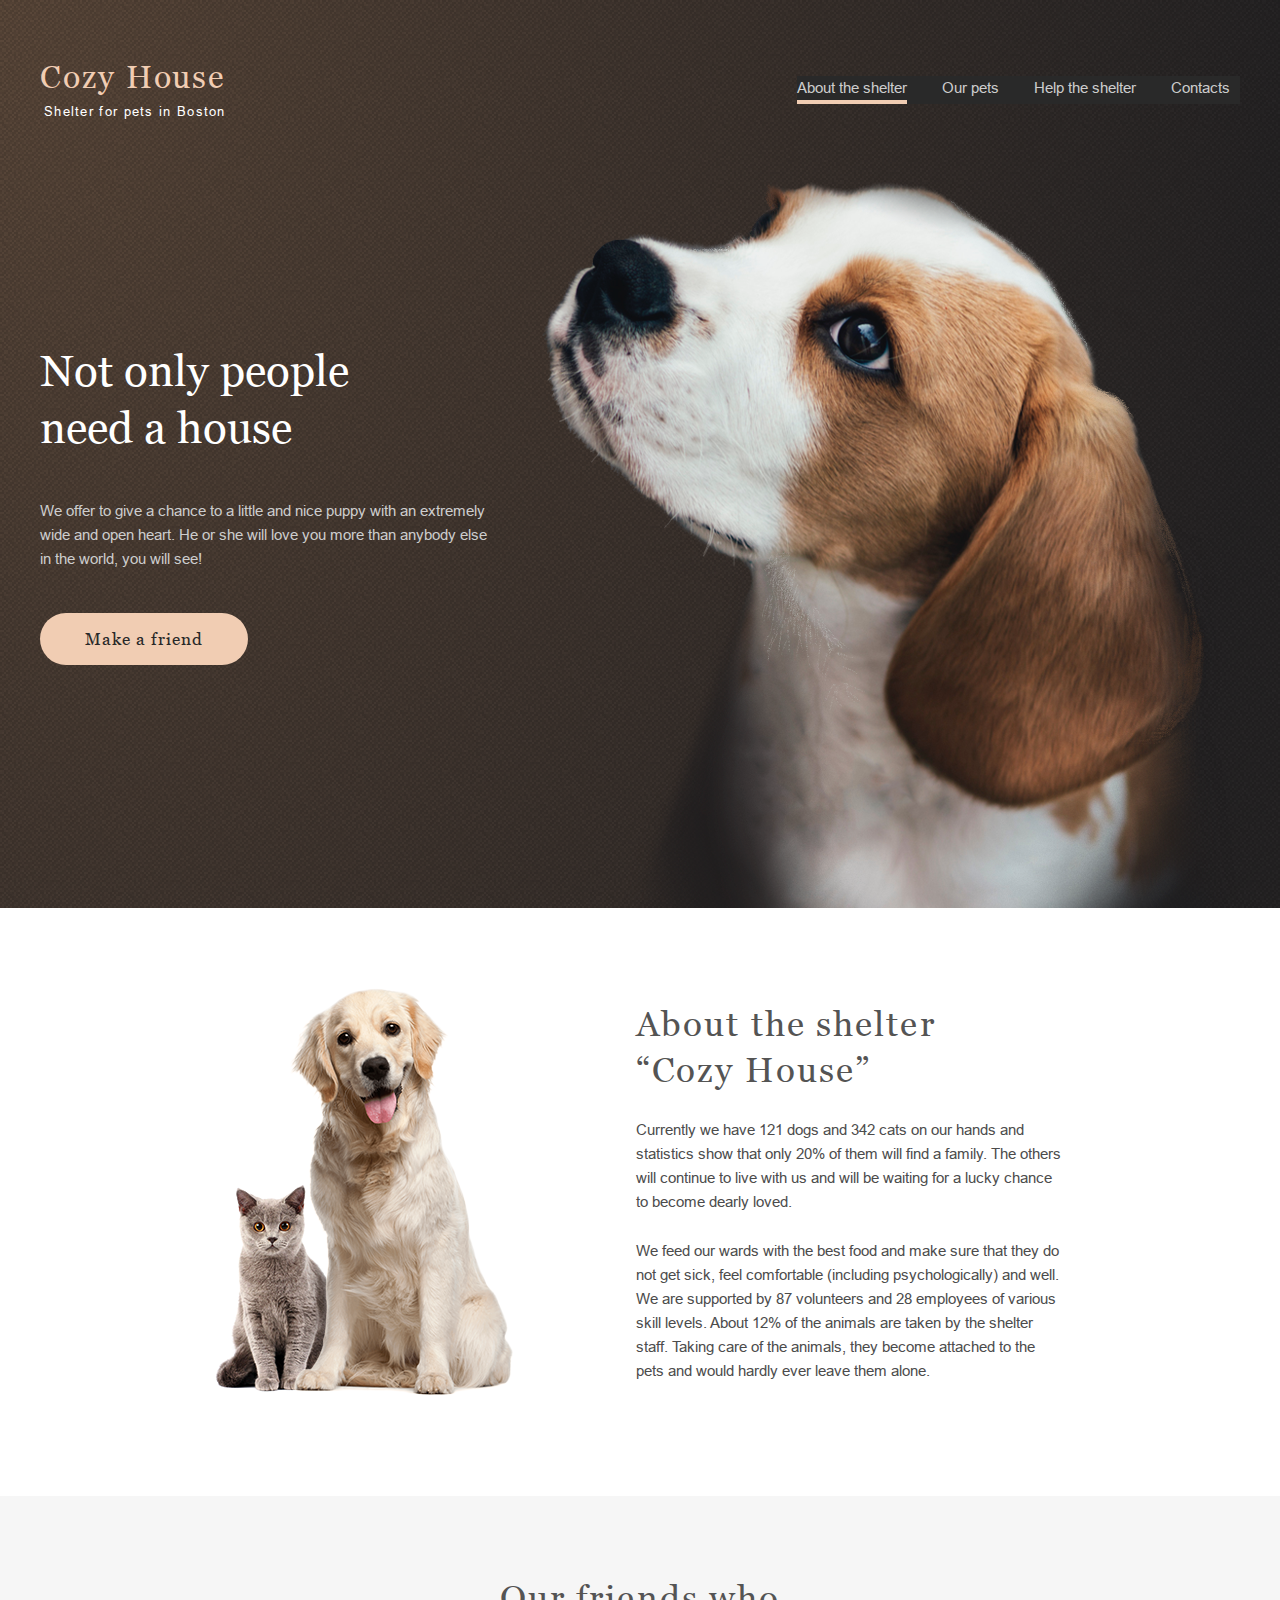
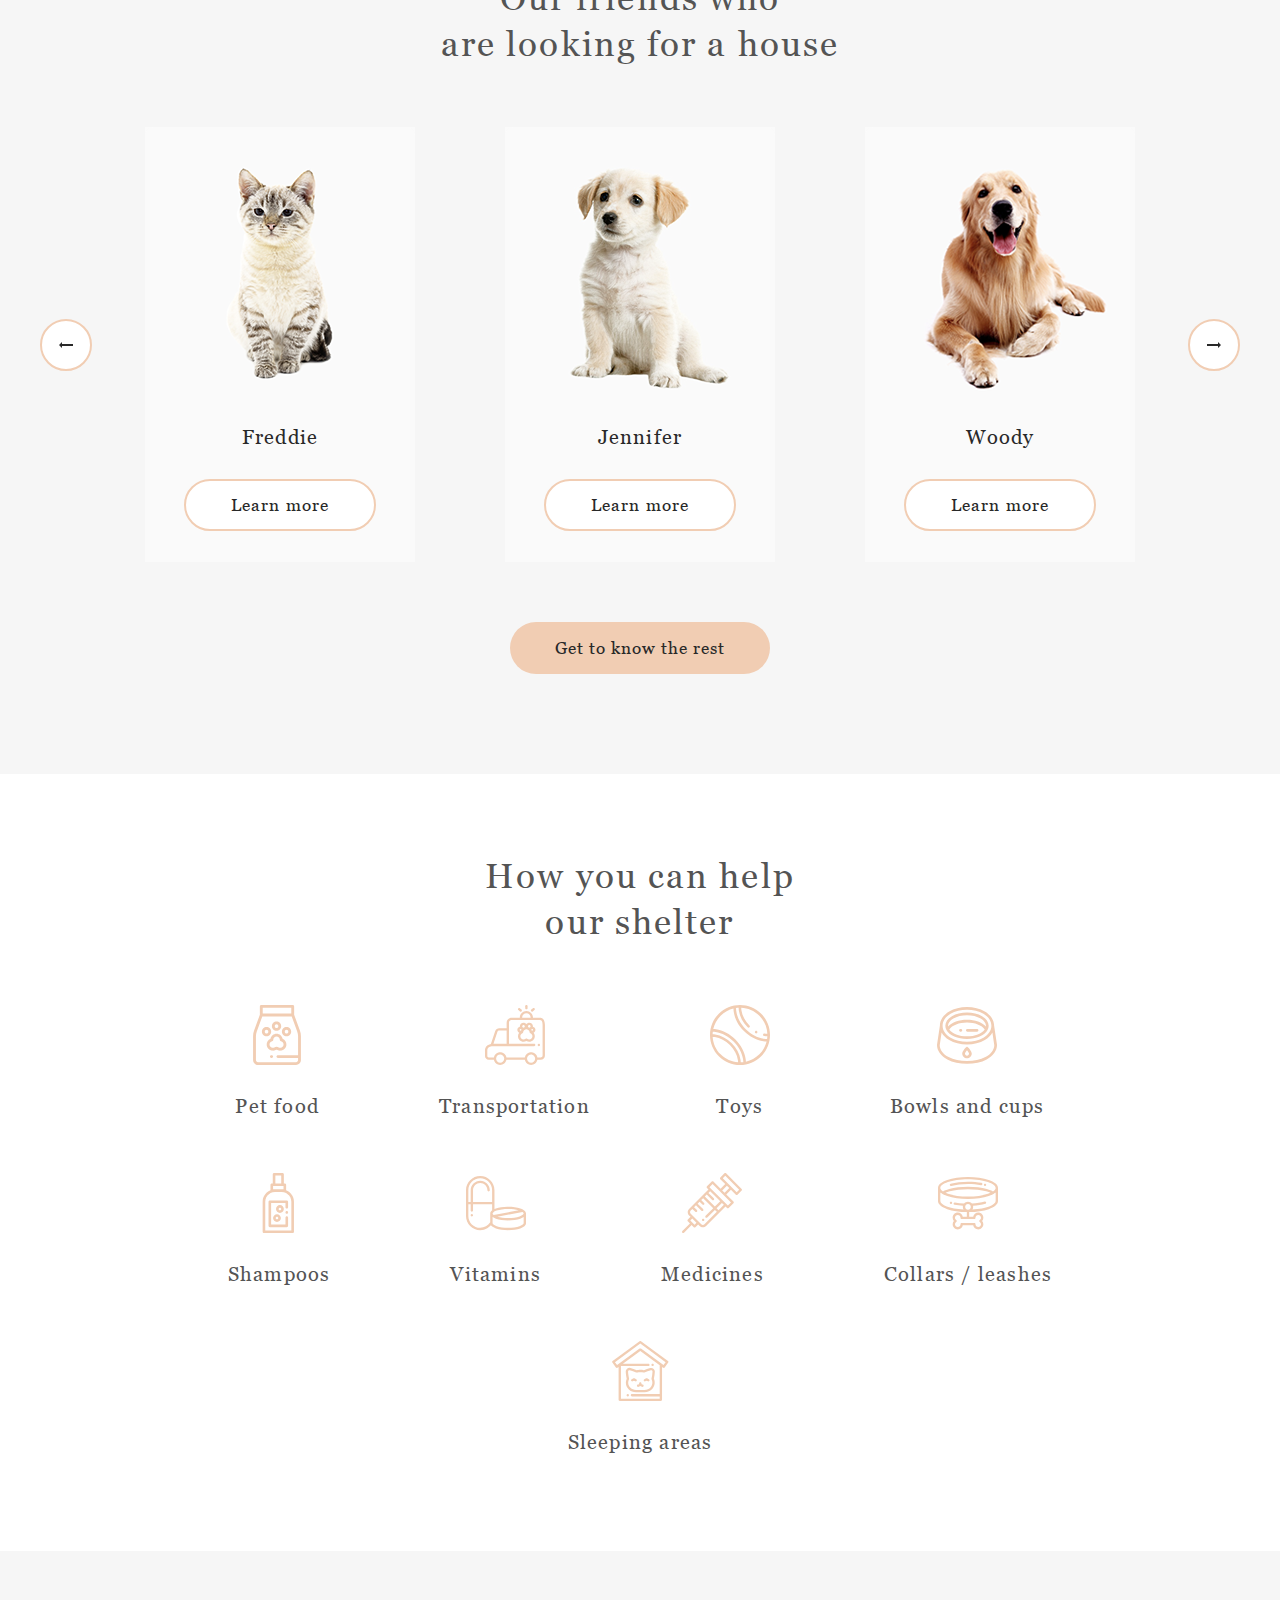
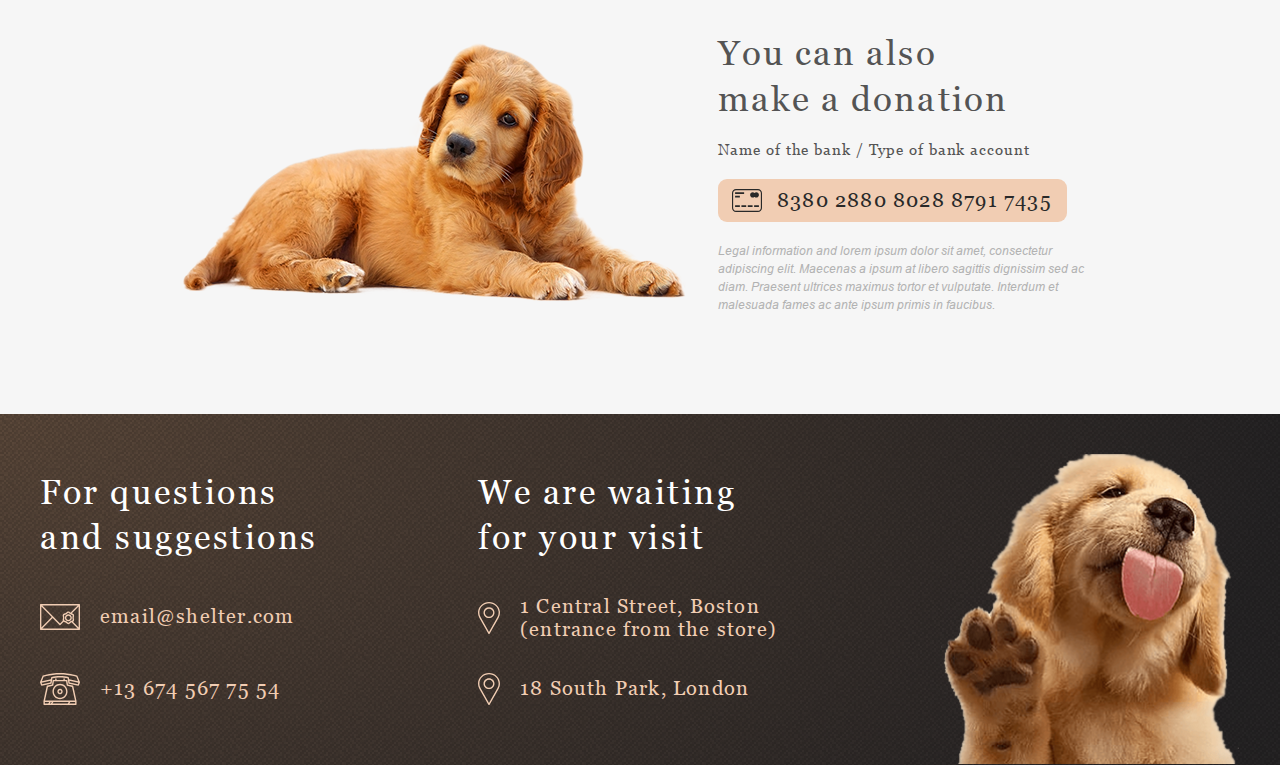
==== commit 9298646c: "feat: add burger" ====
--- a/shelter/index.html
+++ b/shelter/index.html
@@ -13,38 +13,38 @@
 <body>
     <div class="main">
         <div class="background-wrapper background-wrapper_transparent">
-            <div class="burger-blackout">
-                <div class="wrapper">
-                    <header class="header">
-                        <div class="logo">
-                            <a href="#">
-                                <h1 class="logo__title">Cozy House</h1>
-                                <div class="logo__subtitle">Shelter for pets in Boston</div>
-                            </a>
-                        </div>
-                        <span class="burger">
-                            <span class="burger__line"></span>
-                        </span>
+            <div class="wrapper">
+                <header class="header header_dark">
+                    <div class="logo">
+                        <a href="#">
+                            <h1 class="logo__title">Cozy House</h1>
+                            <div class="logo__subtitle">Shelter for pets in Boston</div>
+                        </a>
+                    </div>
+                    <span class="burger">
+                        <span class="burger__line"></span>
+                    </span>
+                    <div class="nav-menu-wrapper">
                         <ul class="nav-menu">
-                            <li class="nav-menu__item nav-menu__item_active"><a class="active" href="#">About the
-                                    shelter</a>
-                            </li>
-                            <li class="nav-menu__item"><a href="pets.html">Our pets</a></li>
-                            <li class="nav-menu__item"><a href="#help">Help the shelter</a></li>
-                            <li class="nav-menu__item"><a href="#contacts">Contacts</a></li>
-                        </ul>
-                    </header>
-                    <div class="main-content">
-                        <div class="main-content__text">
-                            <h2>Not only people need a house</h2>
-                            <p>We offer to give a chance to a little
-                                and nice puppy with an extremely wide and open heart.
-                                He or she will love you more than anybody else in
-                                the world, you will see!</p>
-                            <a href="#pets"><button class="button-primary">Make a friend</button></a>
-                        </div>
-                        <img class="main-content__img" src="assets/images/start-screen-puppy.png" alt="">
-                    </div>
+                        <li class="nav-menu__item nav-menu__item_active"><a class="active" href="#">About the
+                                shelter</a>
+                        </li>
+                        <li class="nav-menu__item"><a href="pets.html">Our pets</a></li>
+                        <li class="nav-menu__item"><a href="#help">Help the shelter</a></li>
+                        <li class="nav-menu__item"><a href="#contacts">Contacts</a></li>
+                    </ul></div>
+                    
+                </header>
+                <div class="main-content">
+                    <div class="main-content__text">
+                        <h2>Not only people need a house</h2>
+                        <p>We offer to give a chance to a little
+                            and nice puppy with an extremely wide and open heart.
+                            He or she will love you more than anybody else in
+                            the world, you will see!</p>
+                        <a href="#pets"><button class="button-primary">Make a friend</button></a>
+                    </div>
+                    <img class="main-content__img" src="assets/images/start-screen-puppy.png" alt="">
                 </div>
             </div>
         </div>
@@ -76,14 +76,16 @@
                     <h3>Our friends who<br>
                         are looking for a house</h3>
                     <div class="pets-slider">
-                        <button class="button-left"><img class="arrow" src="assets/icons/Arrow.svg" alt=""></button>
+                        <button class="button button-left"><img class="arrow" src="assets/icons/Arrow.svg"
+                                alt=""></button>
                         <div class="slider-container">
                             <div class="slider-wrapper"></div>
                         </div>
-                        <button class="button-right"><img src="assets/icons/Arrow.svg" alt=""></button>
+                        <button class="button button_right button-right"><img src="assets/icons/Arrow.svg"
+                                alt=""></button>
                     </div>
                     <a href="pets.html">
-                       <button class="button-primary button-primary_center">Get to know the rest</button>
+                        <button class="button-primary button-primary_center">Get to know the rest</button>
                     </a>
                 </div>
             </div>
@@ -200,4 +202,4 @@
 
 </body>
 
-</html>
+</html>--- a/shelter/css/sass/main.css
+++ b/shelter/css/sass/main.css
@@ -1,4 +1,3 @@
-@charset "UTF-8";
 @font-face {
   font-family: "Georgia";
   font-style: normal;
@@ -20,7 +19,7 @@
   src: url("../../assets/fonts/Arial-ItalicMT.ttf") format("truetype"), url("../../assets/fonts/Arial-ItalicMT.woff") format("woff"), url("../../assets/fonts/Arial-ItalicMT.eot") format("embedded-opentype");
 }
 
-.button-left, .button-right {
+.button {
   width: 52px;
   height: 52px;
   border: 2px solid #F1CDB3;
@@ -36,9 +35,17 @@
           justify-content: center;
   color: #292929;
   background: #FFFFFF;
-}
-
-.button-left:hover, .button-right:hover {
+  font-family: "Georgia", serif;
+  font-weight: 400;
+  font-size: 20px;
+  line-height: 115%;
+  letter-spacing: 0.06em;
+  color: #292929;
+  margin: 0;
+  padding: 0;
+}
+
+.button:hover {
   cursor: pointer;
   background: #FDDCC4;
 }
@@ -99,7 +106,26 @@
   background: #FDDCC4;
 }
 
-.button-right {
+.button_disable {
+  color: #CDCDCD;
+  border: 2px solid #CDCDCD;
+}
+
+.button_disable:hover {
+  cursor: auto;
+  background: #FFFFFF;
+}
+
+.button_fix {
+  background: #F1CDB3;
+}
+
+.button_fix:hover {
+  cursor: auto;
+  background: #F1CDB3;
+}
+
+.button_right {
   -webkit-transform: rotate(180deg);
           transform: rotate(180deg);
 }
@@ -107,7 +133,6 @@
 .logo {
   width: 186px;
   height: 60px;
-  z-index: 4;
 }
 
 .logo__title {
@@ -212,7 +237,6 @@
 }
 
 .header {
-  padding-top: 60px;
   display: -webkit-box;
   display: -ms-flexbox;
   display: flex;
@@ -224,42 +248,21 @@
           justify-content: space-between;
 }
 
+.header_dark {
+  padding-top: 60px;
+}
+
 @media (max-width: 1279px) {
-  .header {
+  .header_dark {
     padding-top: 30px;
   }
 }
 
-@media (max-width: 767px) {
-  .header {
-    -webkit-box-pack: start;
-        -ms-flex-pack: start;
-            justify-content: start;
-    -webkit-column-gap: 43px;
-            column-gap: 43px;
-    position: relative;
-  }
-}
-
-.nav-menu {
-  width: 443px;
-  display: -webkit-box;
-  display: -ms-flexbox;
-  display: flex;
-}
-
-@media (max-width: 767px) {
-  .nav-menu {
-    display: none;
-  }
-}
-
-.nav-menu__item {
-  margin-left: 35px;
-  list-style: none;
-}
-
-.nav-menu__item a {
+.header_dark .nav-menu-wrapper {
+  background-color: #292929;
+}
+
+.header_dark .nav-menu__item a {
   font-family: "Arial", sans-serif;
   font-weight: 400;
   font-size: 15px;
@@ -268,31 +271,138 @@
   color: #CDCDCD;
 }
 
-.nav-menu__item a:hover {
+.header_dark .nav-menu__item a:hover {
   color: #FAFAFA;
 }
 
-.nav-menu__item_active {
+.header_dark .nav-menu_burger .nav-menu__item a {
+  font-family: "Arial", sans-serif;
+  font-weight: 400;
+  font-size: 32px;
+  line-height: 51px;
+  letter-spacing: normal;
+  color: #FAFAFA;
+}
+
+.header_light {
+  padding: 30px 0;
+  background: #FFFFFF;
+}
+
+.header_light .nav-menu-wrapper {
+  background-color: #FFFFFF;
+}
+
+.header_light .nav-menu__item .active {
+  color: #545454;
+  -webkit-filter: drop-shadow(0px 4px 4px rgba(0, 0, 0, 0.25));
+          filter: drop-shadow(0px 4px 4px rgba(0, 0, 0, 0.25));
+}
+
+.header_light .nav-menu__item a {
+  font-family: "Arial", sans-serif;
+  font-weight: 400;
+  font-size: 15px;
+  line-height: 160%;
+  letter-spacing: normal;
+  color: #545454;
+}
+
+.header_light .nav-menu__item a:hover {
+  color: #292929;
+}
+
+.header_light .nav-menu_burger .nav-menu__item a {
+  font-family: "Arial", sans-serif;
+  font-weight: 400;
+  font-size: 32px;
+  line-height: 51px;
+  letter-spacing: normal;
+  color: #292929;
+}
+
+@media (max-width: 767px) {
+  .header {
+    padding-right: 43px;
+    -webkit-box-pack: end;
+        -ms-flex-pack: end;
+            justify-content: flex-end;
+    position: relative;
+  }
+  .header .logo {
+    position: relative;
+    margin-right: 41px;
+    width: 186px;
+    z-index: 1600;
+  }
+}
+
+.header .nav-menu {
+  width: 443px;
+  display: -webkit-box;
+  display: -ms-flexbox;
+  display: flex;
+}
+
+@media (max-width: 767px) {
+  .header .nav-menu {
+    display: none;
+  }
+}
+
+.header .nav-menu__item {
+  margin-left: 35px;
+  list-style: none;
+}
+
+.header .nav-menu__item_active {
   border-bottom: 4px #F1CDB3 solid;
 }
 
-.nav-menu__item_active a {
-  color: #FAFAFA;
-}
-
-.nav-menu__item:first-child {
+.header .nav-menu__item:first-child {
   margin-left: 0;
 }
 
-.nav-menu_burger {
+.header .nav-menu-wrapper {
+  right: -320px;
+}
+
+.header .nav-menu-wrapper_open {
+  -webkit-animation-name: burger-open;
+          animation-name: burger-open;
+  -webkit-animation-duration: 1s;
+          animation-duration: 1s;
+  position: fixed;
+  top: 0;
+  bottom: 0;
+  width: 320px;
+  height: 100%;
+  right: 0;
+  display: -webkit-box;
+  display: -ms-flexbox;
+  display: flex;
+  -webkit-box-orient: vertical;
+  -webkit-box-direction: normal;
+      -ms-flex-direction: column;
+          flex-direction: column;
+  -webkit-box-pack: center;
+      -ms-flex-pack: center;
+          justify-content: center;
+  z-index: 1500;
+}
+
+.header .nav-menu-wrapper_close {
+  -webkit-animation-name: burger-close;
+          animation-name: burger-close;
+  -webkit-animation-duration: 1s;
+          animation-duration: 1s;
+}
+
+.header .nav-menu_burger {
+  width: 320px;
+  position: relative;
   -webkit-transition-duration: 1s;
           transition-duration: 1s;
-  width: 320px;
-  padding: 248px 0 202px;
-  position: absolute;
-  background-color: #292929;
-  top: 0;
-  right: -10px;
   display: -webkit-box;
   display: -ms-flexbox;
   display: flex;
@@ -304,27 +414,47 @@
       -ms-flex-align: center;
           align-items: center;
   text-align: center;
-  z-index: 3;
-}
-
-.nav-menu_burger_active {
-  -webkit-transition-duration: 0.5s;
-          transition-duration: 0.5s;
-  right: -10px;
-}
-
-.nav-menu_burger .nav-menu__item {
+}
+
+.header .nav-menu_burger .nav-menu__item {
   margin: 0 0 40px;
   width: 243px;
 }
 
-.nav-menu_burger .nav-menu__item a {
-  font-family: "Arial", sans-serif;
-  font-weight: 400;
-  font-size: 32px;
-  line-height: 51px;
-  letter-spacing: normal;
-  color: #FAFAFA;
+@-webkit-keyframes burger-open {
+  from {
+    right: -320px;
+  }
+  to {
+    right: 0;
+  }
+}
+
+@keyframes burger-open {
+  from {
+    right: -320px;
+  }
+  to {
+    right: 0;
+  }
+}
+
+@-webkit-keyframes burger-close {
+  from {
+    right: 0;
+  }
+  to {
+    right: -320px;
+  }
+}
+
+@keyframes burger-close {
+  from {
+    right: 0;
+  }
+  to {
+    right: -320px;
+  }
 }
 
 .burger__line, .burger:before, .burger:after {
@@ -342,29 +472,14 @@
   }
 }
 
-.burger-dark__line, .burger-dark:before, .burger-dark:after {
-  content: "";
+.burger {
+  -webkit-transition-duration: .5s;
+          transition-duration: .5s;
   display: none;
-  position: absolute;
-  background-color: #000000;
-  width: 100%;
-  height: 2px;
-}
-
-@media (max-width: 767px) {
-  .burger-dark__line, .burger-dark:before, .burger-dark:after {
-    display: inline-block;
-  }
-}
-
-.burger {
-  -webkit-transition-duration: .25s;
-          transition-duration: .25s;
-  display: inline-block;
   position: relative;
   width: 30px;
   height: 22px;
-  z-index: 4;
+  z-index: 1600;
 }
 
 .burger__line {
@@ -382,69 +497,16 @@
 }
 
 .burger_active {
-  -webkit-transition-duration: .25s;
-          transition-duration: .25s;
+  -webkit-transition-duration: .5s;
+          transition-duration: .5s;
   -webkit-transform: rotate(90deg);
           transform: rotate(90deg);
 }
 
-.burger-dark {
-  -webkit-transition-duration: .25s;
-          transition-duration: .25s;
-  display: inline-block;
-  position: relative;
-  width: 30px;
-  height: 22px;
-  z-index: 4;
-}
-
-.burger-dark__line {
-  top: calc(50% - 1px);
-}
-
-.burger-dark:before {
-  top: 0;
-  left: 0;
-}
-
-.burger-dark:after {
-  bottom: 0;
-  left: 0;
-}
-
-.burger-dark_active {
-  -webkit-transition-duration: .25s;
-          transition-duration: .25s;
-  -webkit-transform: rotate(90deg);
-          transform: rotate(90deg);
-}
-
-.burger-blackout_active {
-  position: relative;
-}
-
-.burger-blackout_active:after {
-  content: "";
-  width: 100%;
-  height: 100%;
-  position: absolute;
-  top: 0;
-  left: 0;
-  background: rgba(41, 41, 41, 0.6);
-}
-
-.burger-blackout_active {
-  position: relative;
-}
-
-.burger-blackout_active:after {
-  content: "";
-  width: 100%;
-  height: 100%;
-  position: absolute;
-  top: 0;
-  left: 0;
-  background: rgba(41, 41, 41, 0.6);
+@media (max-width: 767px) {
+  .burger {
+    display: block;
+  }
 }
 
 @-webkit-keyframes modal-animation-open {
@@ -524,7 +586,6 @@
   cursor: pointer;
 }
 
-/* ширина модального окна и его отступы от экрана */
 .modal {
   position: relative;
   width: 900px;
